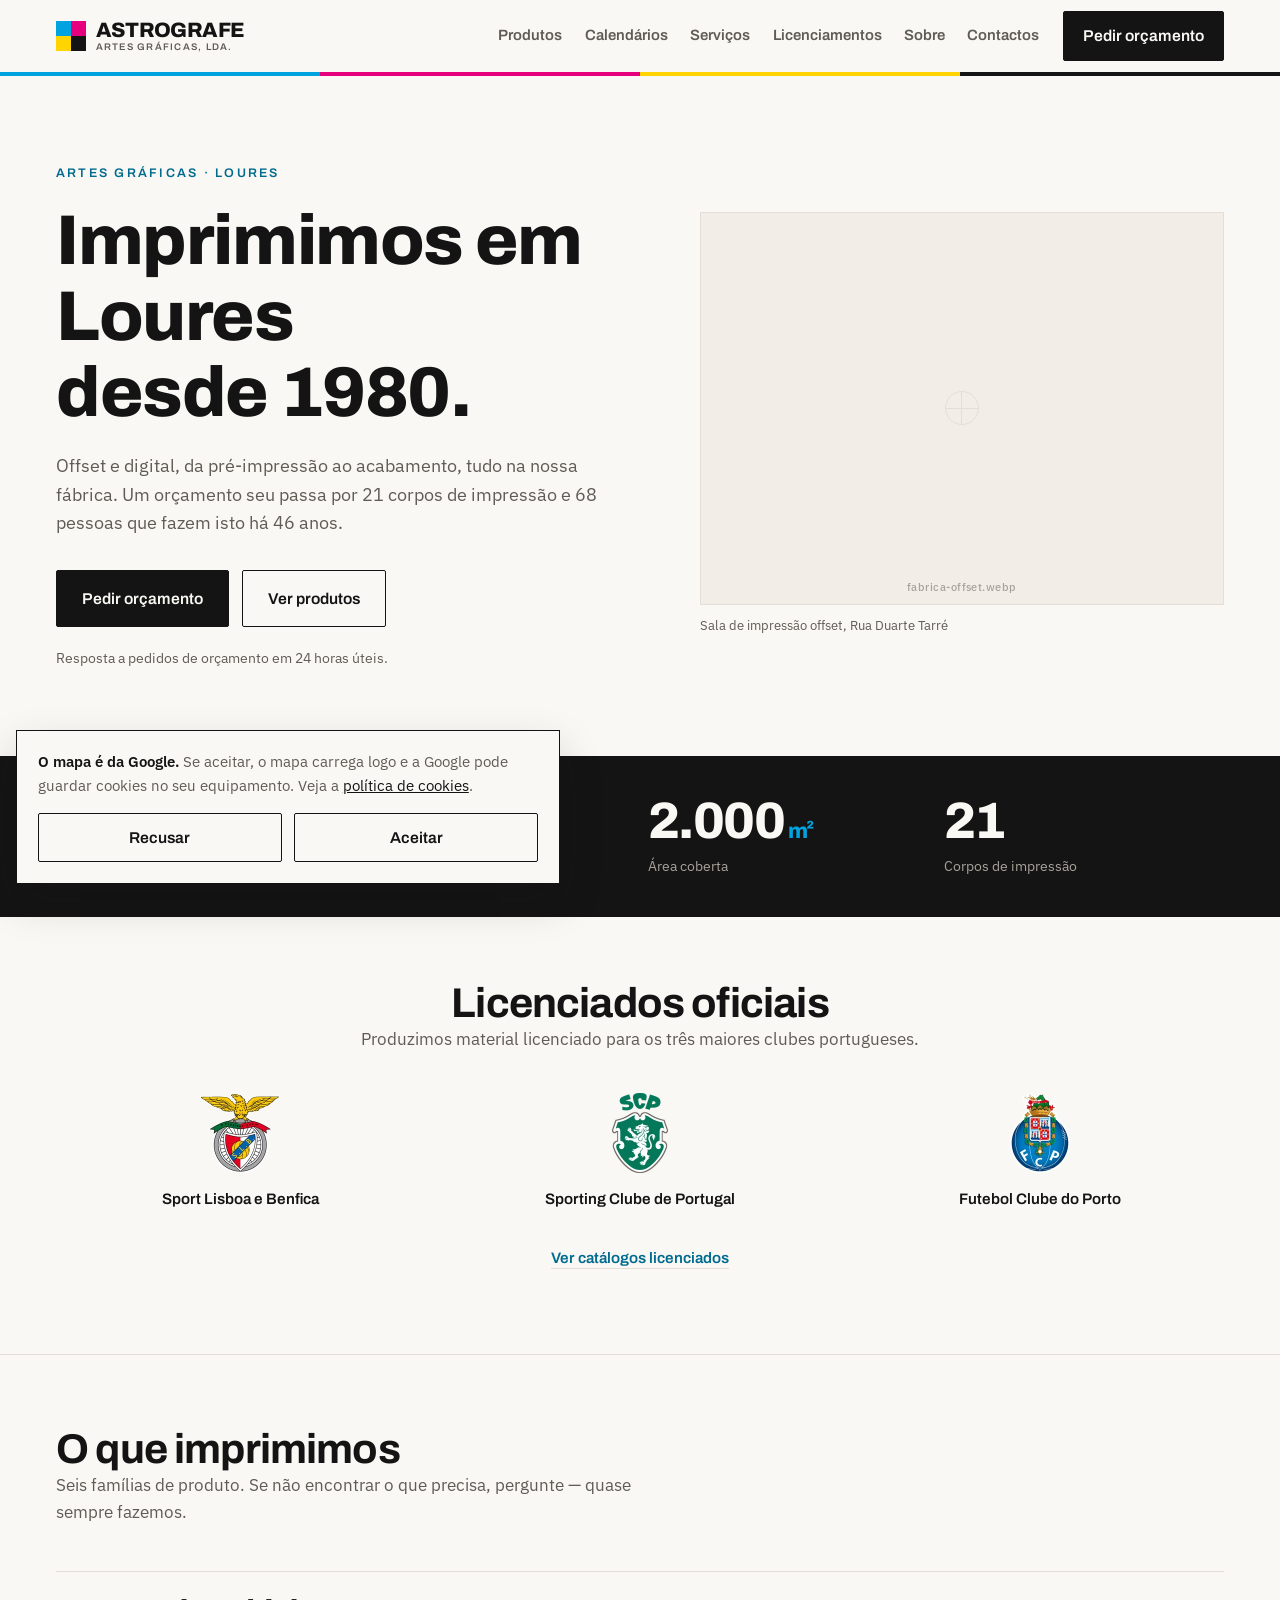
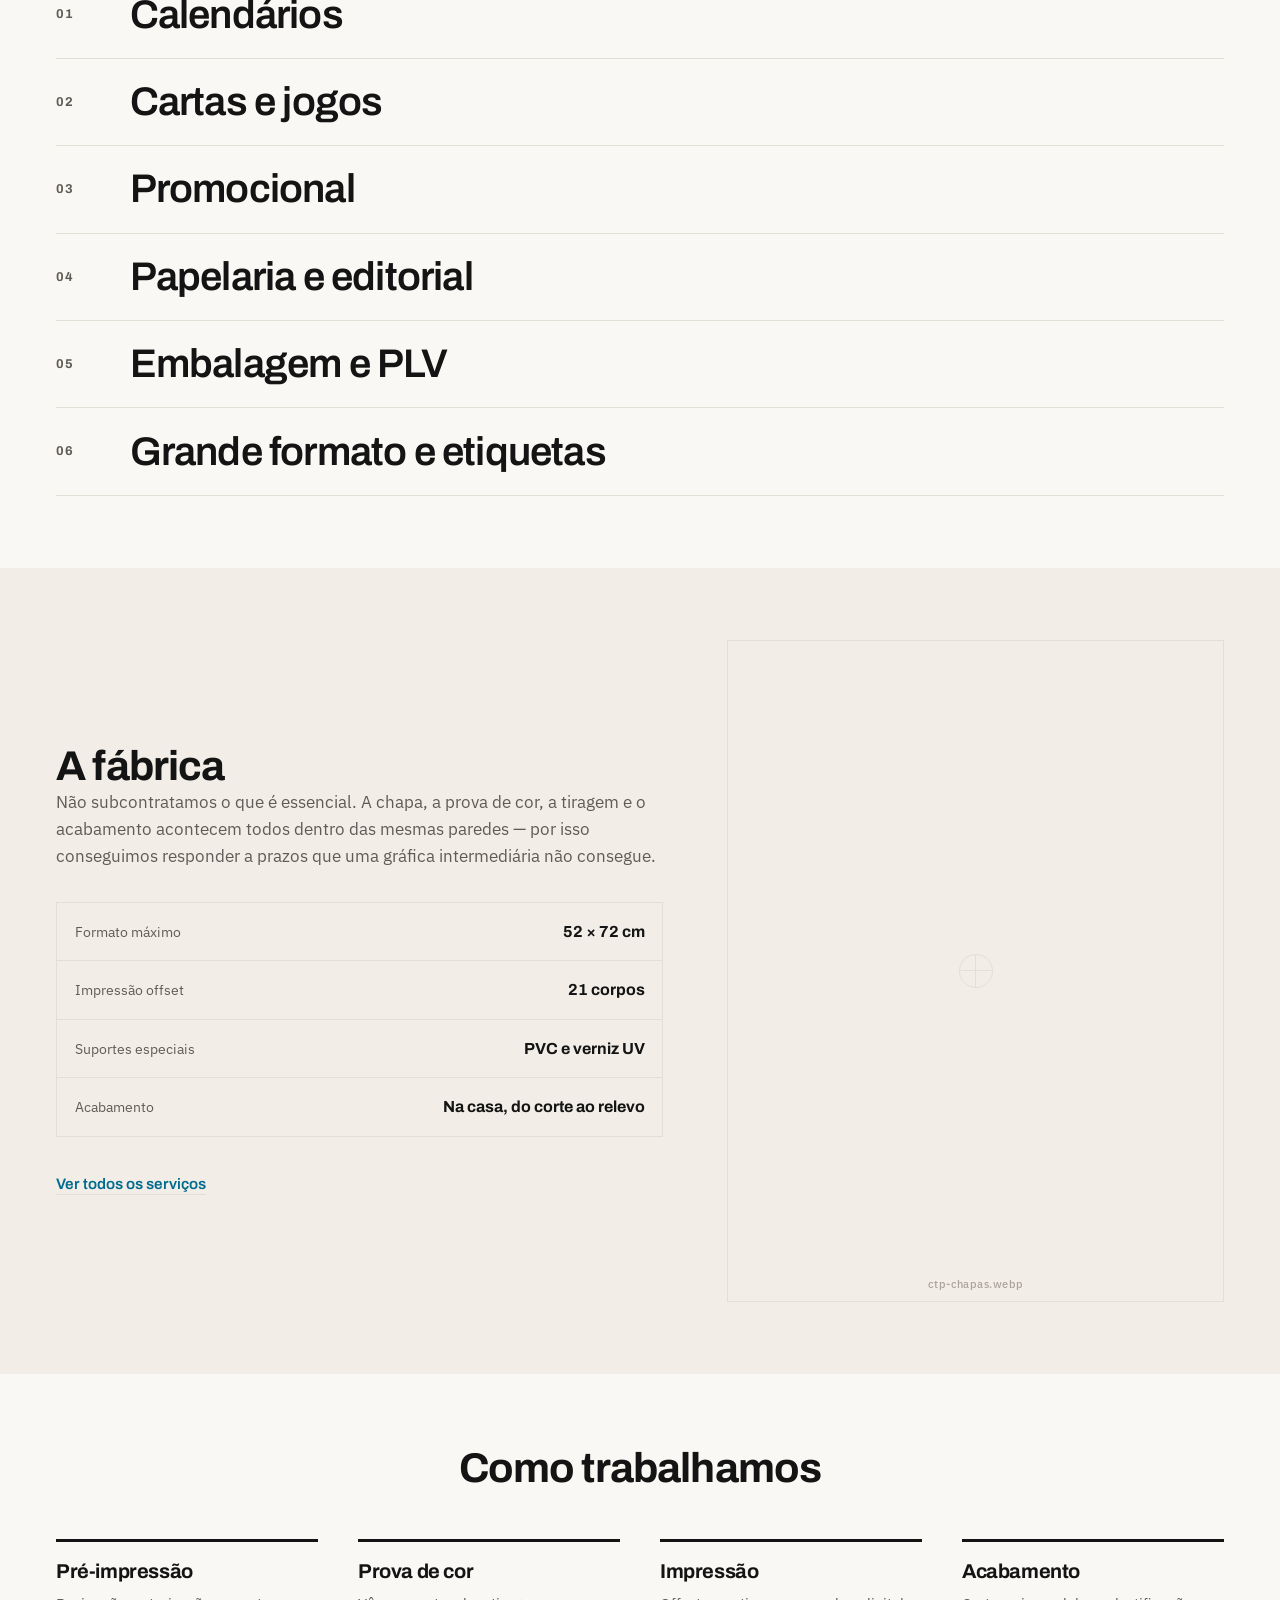
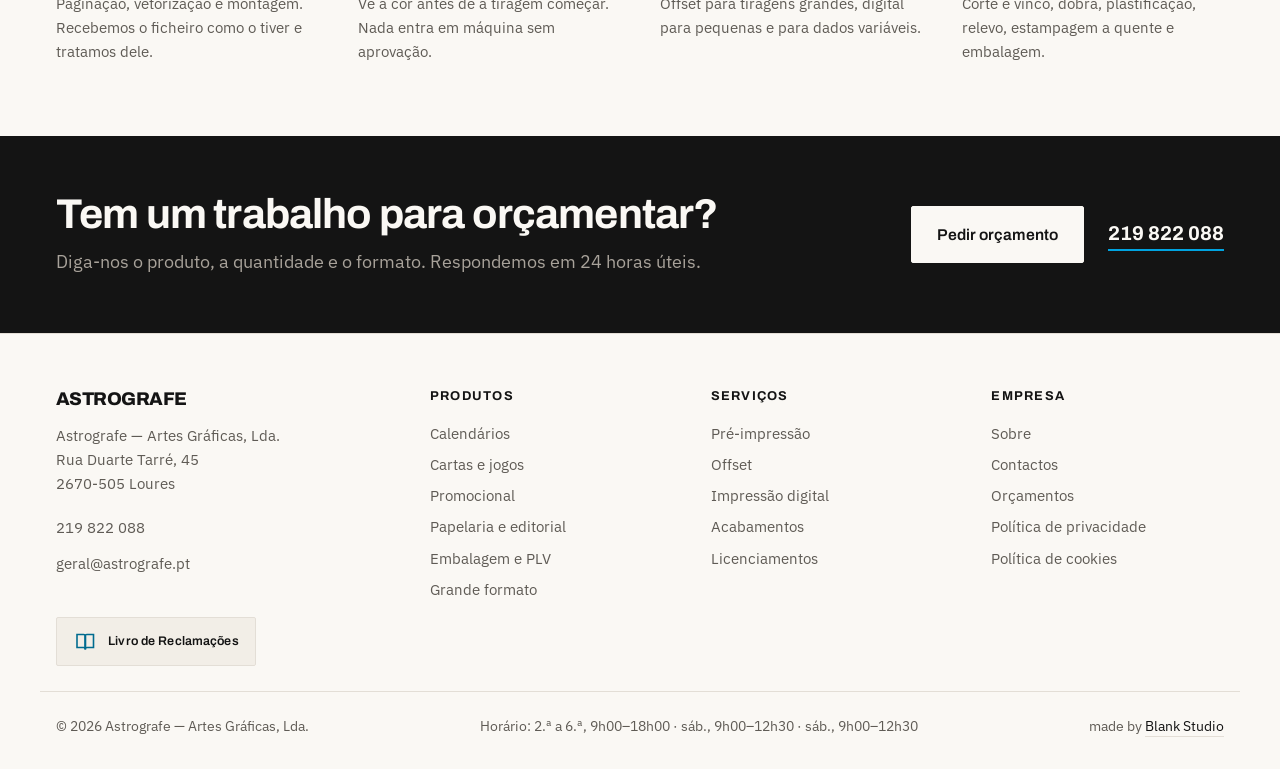
==== index.html @ 40d1826f "Aviso do mapa tambem na pagina inicial" ====
<!doctype html>
<html lang="pt-PT">
<head>
<meta charset="utf-8">
<script>document.documentElement.classList.add("js")</script>
<meta name="viewport" content="width=device-width, initial-scale=1">
<meta name="robots" content="index, follow">
<title>Astrografe — Artes Gráficas em Loures desde 1980</title>
<meta name="description" content="Gráfica em Loures desde 1980. Offset até 52x72 cm, impressão digital e acabamento próprio. Calendários, cartas, embalagem e grande formato.">
<link rel="canonical" href="https://astrografe.pt/">

<meta property="og:type" content="website">
<meta property="og:title" content="Astrografe — Artes Gráficas em Loures desde 1980">
<meta property="og:description" content="Offset e digital, da pré-impressão ao acabamento. 21 corpos de impressão em 2.000 m² de fábrica.">
<meta property="og:url" content="https://astrografe.pt/">
<meta property="og:locale" content="pt_PT">

<link rel="icon" href="favicon.svg" type="image/svg+xml">
<link rel="icon" href="favicon.ico" sizes="32x32">
<link rel="apple-touch-icon" href="apple-touch-icon.png">

<link rel="preload" href="assets/fonts/archivo.woff2" as="font" type="font/woff2" crossorigin>
<link rel="preload" href="assets/fonts/plex-sans.woff2" as="font" type="font/woff2" crossorigin>
<link rel="stylesheet" href="assets/css/estilo.css?v=73">
</head>
<body data-inicio>

<a class="salta" href="#conteudo">Saltar para o conteúdo</a>

<header class="topo">
  <div class="wrap topo-in">
    <a class="marca" href="./">
      <span class="marca-selo" aria-hidden="true"><i></i><i></i><i></i><i></i></span>
      <span class="marca-txt">
        <span class="marca-nome">Astrografe</span>
        <span class="marca-sub">Artes Gráficas, Lda.</span>
      </span>
    </a>

    <nav class="nav" id="nav" aria-label="Navegação principal">
      <div class="tem-menu">
        <a href="produtos/">Produtos</a>
        <div class="submenu">
          <div class="submenu-caixa">
            <a href="produtos/#cartas-e-jogos">Cartas e jogos</a>
            <a href="produtos/#promocional">Promocional</a>
            <a href="produtos/#papelaria-e-editorial">Papelaria e editorial</a>
            <a href="produtos/#embalagem-e-plv">Embalagem e PLV</a>
            <a href="produtos/#grande-formato-e-etiquetas">Grande formato</a>
            <span class="submenu-faixa" aria-hidden="true"><i></i><i></i><i></i><i></i></span>
          </div>
        </div>
      </div>
      <a href="calendarios/">Calendários</a>
      <div class="tem-menu">
        <a href="servicos/">Serviços</a>
        <div class="submenu">
          <div class="submenu-caixa">
            <a href="servicos/#pre-impressao">Pré-impressão</a>
            <a href="servicos/#offset">Offset</a>
            <a href="servicos/#impressao-digital">Impressão digital</a>
            <a href="servicos/#acabamentos">Acabamentos</a>
            <span class="submenu-faixa" aria-hidden="true"><i></i><i></i><i></i><i></i></span>
          </div>
        </div>
      </div>
      <a href="licenciamentos/">Licenciamentos</a>
      <a href="sobre/">Sobre</a>
      <a href="contactos/">Contactos</a>
      <div class="nav-pe">
        <a class="btn btn-tinta" href="orcamento/">Pedir orçamento</a>
        <a class="cta-tel" href="tel:+351219822088">219 822 088</a>
      </div>
    </nav>

    <a class="btn btn-tinta topo-cta" href="orcamento/">Pedir orçamento</a>

    <button class="burger" id="burger" aria-label="Abrir menu" aria-expanded="false" aria-controls="nav">
      <span></span><span></span><span></span>
    </button>
  </div>

  <!-- barra de controlo de cor: fecha o cabecalho e acompanha o scroll -->
  <div class="barra-cor" aria-hidden="true"><span></span><span></span><span></span><span></span></div>
</header>

<main id="conteudo">

<!-- hero -->
<section class="hero">
  <div class="wrap hero-in">
    <div class="hero-txt">
      <p class="sobre-titulo">Artes gráficas · Loures</p>
      <h1>Imprimimos em Loures<br>desde 1980.</h1>
      <p class="lead">Offset e digital, da pré-impressão ao acabamento, tudo na nossa fábrica. Um orçamento seu passa por 21 corpos de impressão e 68 pessoas que fazem isto há 46 anos.</p>
      <div class="hero-btns">
        <a class="btn btn-tinta" href="orcamento/">Pedir orçamento</a>
        <a class="btn btn-linha" href="produtos/">Ver produtos</a>
      </div>
      <p class="hero-nota">Resposta a pedidos de orçamento em 24 horas úteis.</p>
    </div>

    <figure class="hero-img">
      <div class="ph ph-4x3" data-ficheiro="fabrica-offset.webp"></div>
      <figcaption>Sala de impressão offset, Rua Duarte Tarré</figcaption>
    </figure>
  </div>
</section>

<!-- numeros da empresa -->
<section class="nums">
  <div class="wrap nums-in">
    <div class="num"><strong>1980</strong><span>Ano de fundação</span></div>
    <div class="num"><strong>68</strong><span>Profissionais</span></div>
    <div class="num"><strong>2.000<em>m²</em></strong><span>Área coberta</span></div>
    <div class="num"><strong>21</strong><span>Corpos de impressão</span></div>
  </div>
</section>

<!-- licenciamentos -->
<section class="clubes">
  <div class="wrap">
    <h2 class="t-centro">Licenciados oficiais</h2>
    <p class="sub t-centro">Produzimos material licenciado para os três maiores clubes portugueses.</p>
    <ul class="clubes-lista">
      <li>
        <picture>
          <source srcset="assets/img/emblema-benfica.webp" type="image/webp">
          <img src="assets/img/emblema-benfica.png" width="80" height="80" alt="Emblema do Sport Lisboa e Benfica" loading="lazy" decoding="async">
        </picture>
        <span>Sport Lisboa e Benfica</span>
      </li>
      <li>
        <picture>
          <source srcset="assets/img/emblema-sporting.webp?v=3" type="image/webp">
          <img src="assets/img/emblema-sporting.png?v=3" width="80" height="80" alt="Emblema do Sporting Clube de Portugal" loading="lazy" decoding="async">
        </picture>
        <span>Sporting Clube de Portugal</span>
      </li>
      <li>
        <picture>
          <source srcset="assets/img/emblema-porto.webp" type="image/webp">
          <img src="assets/img/emblema-porto.png" width="80" height="80" alt="Emblema do Futebol Clube do Porto" loading="lazy" decoding="async">
        </picture>
        <span>Futebol Clube do Porto</span>
      </li>
    </ul>
    <p class="t-centro"><a class="link" href="licenciamentos/">Ver catálogos licenciados</a></p>
  </div>
</section>

<!-- familias de produto -->
<section class="fams">
  <div class="wrap">
    <h2>O que imprimimos</h2>
    <p class="sub">Seis famílias de produto. Se não encontrar o que precisa, pergunte — quase sempre fazemos.</p>

    <ol class="escada">
      <li class="escada-item vem-esq">
        <a href="calendarios/">
          <span class="escada-n">01</span>
          <span class="escada-t">Calendários</span>
          <span class="escada-seta" aria-hidden="true">
            <svg viewBox="0 0 24 24" fill="none" stroke="currentColor" stroke-width="2" stroke-linecap="round" stroke-linejoin="round"><path d="M5 12h13M12 5l7 7-7 7"/></svg>
          </span>
        </a>
      </li>
      <li class="escada-item vem-dir">
        <a href="produtos/#cartas-e-jogos">
          <span class="escada-n">02</span>
          <span class="escada-t">Cartas e jogos</span>
          <span class="escada-seta" aria-hidden="true">
            <svg viewBox="0 0 24 24" fill="none" stroke="currentColor" stroke-width="2" stroke-linecap="round" stroke-linejoin="round"><path d="M5 12h13M12 5l7 7-7 7"/></svg>
          </span>
        </a>
      </li>
      <li class="escada-item vem-esq">
        <a href="produtos/#promocional">
          <span class="escada-n">03</span>
          <span class="escada-t">Promocional</span>
          <span class="escada-seta" aria-hidden="true">
            <svg viewBox="0 0 24 24" fill="none" stroke="currentColor" stroke-width="2" stroke-linecap="round" stroke-linejoin="round"><path d="M5 12h13M12 5l7 7-7 7"/></svg>
          </span>
        </a>
      </li>
      <li class="escada-item vem-dir">
        <a href="produtos/#papelaria-e-editorial">
          <span class="escada-n">04</span>
          <span class="escada-t">Papelaria e editorial</span>
          <span class="escada-seta" aria-hidden="true">
            <svg viewBox="0 0 24 24" fill="none" stroke="currentColor" stroke-width="2" stroke-linecap="round" stroke-linejoin="round"><path d="M5 12h13M12 5l7 7-7 7"/></svg>
          </span>
        </a>
      </li>
      <li class="escada-item vem-esq">
        <a href="produtos/#embalagem-e-plv">
          <span class="escada-n">05</span>
          <span class="escada-t">Embalagem e PLV</span>
          <span class="escada-seta" aria-hidden="true">
            <svg viewBox="0 0 24 24" fill="none" stroke="currentColor" stroke-width="2" stroke-linecap="round" stroke-linejoin="round"><path d="M5 12h13M12 5l7 7-7 7"/></svg>
          </span>
        </a>
      </li>
      <li class="escada-item vem-dir">
        <a href="produtos/#grande-formato-e-etiquetas">
          <span class="escada-n">06</span>
          <span class="escada-t">Grande formato e etiquetas</span>
          <span class="escada-seta" aria-hidden="true">
            <svg viewBox="0 0 24 24" fill="none" stroke="currentColor" stroke-width="2" stroke-linecap="round" stroke-linejoin="round"><path d="M5 12h13M12 5l7 7-7 7"/></svg>
          </span>
        </a>
      </li>
    </ol>
  </div>
</section>

<!-- capacidade produtiva -->
<section class="cap">
  <div class="wrap cap-in">
    <div class="cap-txt">
      <h2>A fábrica</h2>
      <p class="sub">Não subcontratamos o que é essencial. A chapa, a prova de cor, a tiragem e o acabamento acontecem todos dentro das mesmas paredes — por isso conseguimos responder a prazos que uma gráfica intermediária não consegue.</p>
      <dl class="specs">
        <div><dt>Formato máximo</dt><dd>52 × 72 cm</dd></div>
        <div><dt>Impressão offset</dt><dd>21 corpos</dd></div>
        <div><dt>Suportes especiais</dt><dd>PVC e verniz UV</dd></div>
        <div><dt>Acabamento</dt><dd>Na casa, do corte ao relevo</dd></div>
      </dl>
      <a class="link" href="servicos/">Ver todos os serviços</a>
    </div>
    <figure class="cap-img">
      <div class="ph ph-3x4" data-ficheiro="ctp-chapas.webp"></div>
    </figure>
  </div>
</section>

<!-- processo -->
<section class="proc">
  <div class="wrap">
    <h2 class="t-centro">Como trabalhamos</h2>
    <ol class="passos">
      <li>
        <h3>Pré-impressão</h3>
        <p>Paginação, vetorização e montagem. Recebemos o ficheiro como o tiver e tratamos dele.</p>
      </li>
      <li>
        <h3>Prova de cor</h3>
        <p>Vê a cor antes de a tiragem começar. Nada entra em máquina sem aprovação.</p>
      </li>
      <li>
        <h3>Impressão</h3>
        <p>Offset para tiragens grandes, digital para pequenas e para dados variáveis.</p>
      </li>
      <li>
        <h3>Acabamento</h3>
        <p>Corte e vinco, dobra, plastificação, relevo, estampagem a quente e embalagem.</p>
      </li>
    </ol>
  </div>
</section>

<!-- cta final -->
<section class="cta">
  <div class="wrap cta-in">
    <div>
      <h2>Tem um trabalho para orçamentar?</h2>
      <p>Diga-nos o produto, a quantidade e o formato. Respondemos em 24 horas úteis.</p>
    </div>
    <div class="cta-btns">
      <a class="btn btn-papel" href="orcamento/">Pedir orçamento</a>
      <a class="cta-tel" href="tel:+351219822088">219 822 088</a>
    </div>
  </div>
</section>

</main>

<footer class="pe">
  <div class="wrap pe-in">
    <div class="pe-col pe-marca">
      <span class="marca-nome">Astrografe</span>
      <p>Astrografe — Artes Gráficas, Lda.<br>Rua Duarte Tarré, 45<br>2670-505 Loures</p>
      <p>
        <a href="tel:+351219822088">219 822 088</a>
        <a href="mailto:geral@astrografe.pt">geral@astrografe.pt</a>
      </p>

    <!-- substituir pelo selo oficial descarregado em livroreclamacoes.pt -->
    <a class="selo-lr" href="https://www.livroreclamacoes.pt/inicio" target="_blank" rel="noopener">
      <svg viewBox="0 0 24 24" fill="none" stroke="currentColor" stroke-width="1.6" aria-hidden="true">
        <path d="M4 4.5h6.5a2 2 0 0 1 2 2v13a2 2 0 0 0-2-2H4z"/>
        <path d="M20.5 4.5H14a2 2 0 0 0-2 2v13a2 2 0 0 1 2-2h6.5z"/>
      </svg>
      <span>Livro de Reclamações</span>
    </a>
    </div>

    <div class="pe-col">
      <h2>Produtos</h2>
      <a href="calendarios/">Calendários</a>
      <a href="produtos/">Cartas e jogos</a>
      <a href="produtos/">Promocional</a>
      <a href="produtos/">Papelaria e editorial</a>
      <a href="produtos/">Embalagem e PLV</a>
      <a href="produtos/">Grande formato</a>
    </div>

    <div class="pe-col">
      <h2>Serviços</h2>
      <a href="servicos/#pre-impressao">Pré-impressão</a>
      <a href="servicos/#offset">Offset</a>
      <a href="servicos/#impressao-digital">Impressão digital</a>
      <a href="servicos/#acabamentos">Acabamentos</a>
      <a href="licenciamentos/">Licenciamentos</a>
    </div>

    <div class="pe-col">
      <h2>Empresa</h2>
      <a href="sobre/">Sobre</a>
      <a href="contactos/">Contactos</a>
      <a href="orcamento/">Orçamentos</a>
      <a href="privacidade/">Política de privacidade</a>
      <a href="cookies/">Política de cookies</a>
    </div>
  </div>

  <div class="wrap pe-base">
    <p>&copy; <span id="ano">2026</span> Astrografe — Artes Gráficas, Lda.</p>
    <p>Horário: 2.ª a 6.ª, 9h00–18h00 · sáb., 9h00–12h30 · sáb., 9h00–12h30</p>
    <p class="pe-cred">made by <a href="https://blankstudios.pt/" target="_blank" rel="noopener">Blank Studio</a></p>
  </div>
</footer>

<!-- marca de registo: em repouso as chapas estao fora de registo, ao passar o rato alinham -->
<button class="subir" id="subir" aria-label="Voltar ao topo" title="Voltar ao topo">
  <svg viewBox="0 0 44 44" aria-hidden="true">
    <circle class="trilho" cx="22" cy="22" r="20"/>
    <circle class="prog" cx="22" cy="22" r="20"/>
    <g class="reg">
      <path class="c" d="M22 7v9"/>
      <path class="m" d="M22 28v9"/>
      <path class="y" d="M7 22h9"/>
      <path class="k" d="M28 22h9"/>
      <circle class="alvo" cx="22" cy="22" r="6.5"/>
    </g>
  </svg>
</button>

<script src="assets/js/site.js?v=13"></script>

<script type="application/ld+json">
{
  "@context": "https://schema.org",
  "@type": "LocalBusiness",
  "name": "Astrografe — Artes Gráficas, Lda.",
  "url": "https://astrografe.pt/",
  "telephone": "+351219822088",
  "email": "geral@astrografe.pt",
  "foundingDate": "1980-08-06",
  "address": {
    "@type": "PostalAddress",
    "streetAddress": "Rua Duarte Tarré, 45",
    "postalCode": "2670-505",
    "addressLocality": "Loures",
    "addressCountry": "PT"
  },
  "openingHoursSpecification": [
    {
      "@type": "OpeningHoursSpecification",
      "dayOfWeek": ["Monday", "Tuesday", "Wednesday", "Thursday", "Friday"],
      "opens": "09:00",
      "closes": "18:00"
    },
    {
      "@type": "OpeningHoursSpecification",
      "dayOfWeek": "Saturday",
      "opens": "09:00",
      "closes": "12:30"
    }
  ]
}
</script>

</body>
</html>
---- assets/css/estilo.css ----
/* Tipos de letra servidos pelo próprio site */
@font-face {
  font-family: "Archivo";
  src: url("../fonts/archivo.woff2") format("woff2");
  font-weight: 600 800;
  font-style: normal;
  font-display: swap;
}
@font-face {
  font-family: "IBM Plex Sans";
  src: url("../fonts/plex-sans.woff2") format("woff2");
  font-weight: 400 600;
  font-style: normal;
  font-display: swap;
}

:root {
  --papel: #faf8f4;
  --papel-2: #f2eee7;
  --tinta: #141414;
  --tinta-2: #5f5b55;
  --linha: #e3ded6;
  --ciano: #00a3e0;
  --ciano-esc: #006b8f;
  --magenta: #e6007e;
  --amarelo: #ffd400;

  --display: "Archivo", system-ui, sans-serif;
  --corpo: "IBM Plex Sans", system-ui, sans-serif;

  --max: 1200px;
  --gut: 16px;
  --r: 2px;
  /* altura do cabecalho fixo, barra de cor incluida */
  --topo-alt: 76px;
}

*, *::before, *::after { box-sizing: border-box; }

html { -webkit-text-size-adjust: 100%; scroll-behavior: smooth; }

body {
  margin: 0;
  background: var(--papel);
  color: var(--tinta);
  font: 400 17px/1.6 var(--corpo);
  -webkit-font-smoothing: antialiased;
}

img { max-width: 100%; display: block; }

figure { margin: 0; }

a { color: inherit; }

h1, h2, h3 {
  font-family: var(--display);
  font-weight: 700;
  line-height: 1.08;
  letter-spacing: -0.02em;
  margin: 0;
}

h1 { font-size: clamp(2.4rem, 7vw, 4.4rem); font-weight: 800; }
h2 { font-size: clamp(1.8rem, 4vw, 2.6rem); }
h3 { font-size: 1.25rem; }
.pe-col h2 {
  font-size: 0.8rem;
  font-weight: 700;
  text-transform: uppercase;
  letter-spacing: 0.1em;
}

p { margin: 0 0 1em; }

.wrap {
  width: 100%;
  max-width: var(--max);
  margin: 0 auto;
  padding: 0 var(--gut);
}

.t-centro { text-align: center; }

.sub {
  color: var(--tinta-2);
  max-width: 62ch;
  font-size: 1.05rem;
}

.t-centro.sub { margin-left: auto; margin-right: auto; }

.sobre-titulo {
  font-family: var(--display);
  font-size: 0.78rem;
  font-weight: 600;
  letter-spacing: 0.18em;
  text-transform: uppercase;
  color: var(--ciano-esc);
  margin-bottom: 1.2rem;
}

.salta {
  position: absolute;
  left: -9999px;
}
.salta:focus {
  left: var(--gut);
  top: var(--gut);
  z-index: 50;
  background: var(--tinta);
  color: var(--papel);
  padding: 0.7em 1em;
}

:focus-visible {
  outline: 2px solid var(--ciano-esc);
  outline-offset: 3px;
}

/* ---------- botoes e links ---------- */

.btn {
  position: relative;
  z-index: 0;
  overflow: hidden;
  display: inline-block;
  font-family: var(--display);
  font-weight: 600;
  font-size: 0.98rem;
  padding: 0.95em 1.6em;
  border-radius: var(--r);
  text-decoration: none;
  border: 1.5px solid transparent;
  transition: color 0.12s 0.03s, border-color 0.2s;
}

/* no hover a tinta sobe, como no quadrado da marca */
.btn::before {
  content: "";
  position: absolute;
  inset: 0;
  z-index: -1;
  transform: scaleY(0);
  transform-origin: bottom;
  transition: transform 0.32s cubic-bezier(0.3, 0.7, 0.3, 1);
}
.btn:hover::before,
.btn:focus-visible::before { transform: scaleY(1); }

/* a fronteira sobe sempre; o estado parado fica correcto mesmo sem o pseudo-elemento */
.btn-tinta {
  background: var(--tinta);
  border-color: var(--tinta);
  color: var(--papel);
}
.btn-tinta::before { background: var(--papel); }
.btn-tinta:hover,
.btn-tinta:focus-visible { color: var(--tinta); }

.btn-linha { border-color: var(--tinta); color: var(--tinta); }
.btn-linha::before { background: var(--tinta); }
.btn-linha:hover,
.btn-linha:focus-visible { color: var(--papel); }

/* sobre fundo escuro, o mesmo movimento ao contrario */
.btn-papel {
  background: var(--papel);
  border-color: var(--papel);
  color: var(--tinta);
}
.btn-papel::before { background: var(--tinta); }
.btn-papel:hover,
.btn-papel:focus-visible { color: var(--papel); }

.link {
  font-family: var(--display);
  font-weight: 600;
  font-size: 0.95rem;
  color: var(--ciano-esc);
  text-decoration: none;
  border-bottom: 1.5px solid var(--linha);
  padding-bottom: 2px;
}
.link:hover { border-color: var(--ciano-esc); }

/* ---------- barra de cor e cabecalho ---------- */

.barra-cor { display: flex; height: 4px; }
.barra-cor span {
  flex: 1;
  transform-origin: left;
  animation: passa 0.5s cubic-bezier(0.3, 0.7, 0.3, 1) both;
}
@keyframes passa {
  from { transform: scaleX(0); }
  to { transform: scaleX(1); }
}
.barra-cor span:nth-child(1) { animation-delay: 0.1s; }
.barra-cor span:nth-child(2) { animation-delay: 0.28s; }
.barra-cor span:nth-child(3) { animation-delay: 0.46s; }
.barra-cor span:nth-child(4) { animation-delay: 0.64s; }
.barra-cor span:nth-child(1) { background: var(--ciano); }
.barra-cor span:nth-child(2) { background: var(--magenta); }
.barra-cor span:nth-child(3) { background: var(--amarelo); }
.barra-cor span:nth-child(4) { background: var(--tinta); }

.topo {
  position: sticky;
  top: 0;
  z-index: 40;
  /* fundo opaco: o desfoque obrigava a recompor o cabecalho a cada fotograma */
  background: var(--papel);
}

.topo-in {
  display: flex;
  align-items: center;
  gap: 1.5rem;
  min-height: 72px;
}

.marca {
  display: flex;
  align-items: center;
  gap: 0.6rem;
  text-decoration: none;
  margin-right: auto;
}

/* selo provisorio: substituir pelo logotipo em vetor quando o cliente o enviar */
.marca-selo {
  display: grid;
  grid-template-columns: 1fr 1fr;
  width: 30px;
  height: 30px;
  flex: none;
}
.marca-selo i:nth-child(1) { background: var(--ciano); }
.marca-selo i:nth-child(2) { background: var(--magenta); }
.marca-selo i:nth-child(3) { background: var(--amarelo); }
.marca-selo i:nth-child(4) { background: var(--tinta); }

/* ao abrir a pagina as quatro tintas enchem pela ordem de impressao */
@keyframes enche {
  from { transform: scaleY(0); }
  to { transform: scaleY(1); }
}
.marca-selo i {
  transform-origin: bottom;
  animation: enche 0.45s cubic-bezier(0.3, 0.7, 0.3, 1) both;
}
.marca-selo i:nth-child(1) { animation-delay: 0.1s; }
.marca-selo i:nth-child(2) { animation-delay: 0.28s; }
.marca-selo i:nth-child(3) { animation-delay: 0.46s; }
.marca-selo i:nth-child(4) { animation-delay: 0.64s; }

.marca-txt { display: grid; gap: 2px; }

.marca-nome {
  font-family: var(--display);
  font-weight: 800;
  font-size: 1.3rem;
  line-height: 1;
  letter-spacing: -0.03em;
  text-transform: uppercase;
}

.marca-sub {
  font-family: var(--display);
  font-weight: 600;
  font-size: 0.6rem;
  line-height: 1;
  letter-spacing: 0.13em;
  text-transform: uppercase;
  color: var(--tinta-2);
}

.nav { display: none; gap: 1.4rem; }
/* so as entradas do menu, nunca o botao nem os links da caixa */
.nav > a,
.nav .tem-menu > a {
  font-family: var(--display);
  font-weight: 600;
  font-size: 0.93rem;
  text-decoration: none;
  padding: 0.3em 0;
  color: var(--tinta-2);
  transition: color 0.2s;
}
.nav > a:hover,
.nav .tem-menu > a:hover { color: var(--tinta); }
.nav > a.ativo,
.nav .tem-menu > a.ativo { color: var(--tinta); font-weight: 700; }

/* ---------- menu pendente ---------- */

.tem-menu { position: relative; }

.submenu {
  display: none;
  position: absolute;
  top: 100%;
  left: -1.2rem;
  width: 260px;
  max-width: calc(100vw - 2 * var(--gut));
  padding-top: 12px;
  z-index: 5;
}

.submenu-caixa {
  overflow: hidden;
  background: var(--papel);
  border: 1px solid var(--linha);
  border-radius: var(--r);
  box-shadow: 0 18px 40px rgba(20, 20, 20, 0.12);
}

.submenu-faixa { display: flex; height: 5px; }
.submenu-faixa i { flex: 1; transform-origin: left; }
.submenu-faixa i:nth-child(1) { background: var(--ciano); }
.submenu-faixa i:nth-child(2) { background: var(--magenta); }
.submenu-faixa i:nth-child(3) { background: var(--amarelo); }
.submenu-faixa i:nth-child(4) { background: var(--tinta); }

.submenu-caixa a {
  display: block;
  text-decoration: none;
  padding: 0.7rem 1.1rem;
  border: 0;
  border-bottom: 1px solid var(--linha);
}
.submenu-caixa a:last-of-type { border-bottom: 0; }
.submenu-caixa a:hover { background: var(--papel-2); }

.submenu-caixa a {
  font-family: var(--display);
  font-weight: 600;
  font-size: 0.93rem;
}
.topo-cta { display: none; }

.burger {
  width: 44px;
  height: 44px;
  display: grid;
  align-content: center;
  gap: 5px;
  padding: 0 10px;
  background: none;
  border: 1px solid var(--linha);
  border-radius: var(--r);
  cursor: pointer;
}
.burger span {
  display: block;
  height: 2px;
  background: var(--tinta);
  transition: transform 0.26s cubic-bezier(0.3, 0.7, 0.3, 1), opacity 0.16s;
}

/* ---------- placeholders de imagem ---------- */

.ph {
  position: relative;
  background: var(--papel-2);
  border: 1px solid var(--linha);
  overflow: hidden;
}
.ph::before {
  content: attr(data-ficheiro);
  position: absolute;
  inset: auto 0 10px;
  text-align: center;
  font: 500 0.7rem var(--corpo);
  color: #a9a29a;
  letter-spacing: 0.04em;
}
/* marcas de registo, como numa folha de impressao */
.ph::after {
  content: "";
  position: absolute;
  top: 50%;
  left: 50%;
  width: 34px;
  height: 34px;
  transform: translate(-50%, -50%);
  background:
    linear-gradient(var(--linha), var(--linha)) center / 1px 100% no-repeat,
    linear-gradient(var(--linha), var(--linha)) center / 100% 1px no-repeat;
  border: 1px solid var(--linha);
  border-radius: 50%;
}

.ph-4x3 { aspect-ratio: 4 / 3; }
.ph-3x4 { aspect-ratio: 3 / 4; }

/* ---------- hero ---------- */

.hero { padding: 3.5rem 0 3rem; }

.hero-in { display: grid; gap: 2.5rem; }

.lead {
  font-size: 1.12rem;
  color: var(--tinta-2);
  max-width: 50ch;
  margin-top: 1.3rem;
}

.hero-btns {
  display: flex;
  flex-wrap: wrap;
  gap: 0.8rem;
  margin-top: 2rem;
}

.hero-nota {
  font-size: 0.9rem;
  color: var(--tinta-2);
  margin-top: 1.2rem;
}

.hero-img { margin: 0; }
.hero-img figcaption {
  font-size: 0.82rem;
  color: var(--tinta-2);
  margin-top: 0.6rem;
}

/* ---------- numeros ---------- */

.nums {
  background: var(--tinta);
  color: var(--papel);
  padding: 2.5rem 0;
}

.nums-in {
  display: grid;
  grid-template-columns: repeat(2, 1fr);
  gap: 2rem 1rem;
}

.num strong {
  display: block;
  font-family: var(--display);
  font-weight: 800;
  font-size: clamp(2.2rem, 6vw, 3.2rem);
  line-height: 1;
  letter-spacing: -0.03em;
}
.num strong em {
  font-style: normal;
  font-size: 0.42em;
  margin-left: 0.15em;
  color: var(--ciano);
}
.num span {
  display: block;
  margin-top: 0.5rem;
  font-size: 0.86rem;
  color: #a8a29a;
}

/* ---------- licenciamentos ---------- */

.clubes { padding: 4rem 0; border-bottom: 1px solid var(--linha); }

.clubes-lista {
  list-style: none;
  margin: 2.5rem 0 2rem;
  padding: 0;
  display: grid;
  gap: 2rem;
  text-align: center;
}
.clubes-lista img {
  width: 80px;
  height: 80px;
  object-fit: contain;
  margin: 0 auto 0.9rem;
}
.clubes-lista span {
  display: block;
  font-family: var(--display);
  font-weight: 600;
  font-size: 0.95rem;
}

/* ---------- familias de produto ---------- */

.fams {
  padding: 4.5rem 0;
  /* as linhas entram de fora, por isso o que sai da secçao nao conta para o scroll */
  overflow: hidden;
}

/* lista em escadinha: entram alternadamente da esquerda e da direita */
.escada {
  list-style: none;
  margin: 2.8rem 0 0;
  padding: 0;
  border-top: 1px solid var(--linha);
}

.escada-item {
  border-bottom: 1px solid var(--linha);
  transition: opacity 0.9s cubic-bezier(0.4, 0, 0.2, 1),
              transform 0.9s cubic-bezier(0.4, 0, 0.2, 1);
}
.js .escada-item { opacity: 0; }
.js .vem-esq { transform: translateX(-70px); }
.js .vem-dir { transform: translateX(70px); }
.js .escada-item.vista { opacity: 1; transform: none; }

.escada-item a {
  display: flex;
  align-items: center;
  gap: 1rem;
  padding: 1.1rem 0;
  text-decoration: none;
  transition: padding-left 0.3s, color 0.3s, opacity 0.3s;
}

.escada-n {
  flex: none;
  width: 2rem;
  font-family: var(--display);
  font-weight: 700;
  font-size: 0.75rem;
  letter-spacing: 0.08em;
  color: var(--tinta-2);
}

.escada-t {
  flex: 1;
  font-family: var(--display);
  font-weight: 600;
  font-size: clamp(1.5rem, 3.6vw, 2.5rem);
  line-height: 1.1;
  letter-spacing: -0.02em;
}

.escada-seta {
  flex: none;
  display: grid;
  place-items: center;
  width: 42px;
  height: 42px;
  border: 1.5px solid var(--linha);
  border-radius: 50%;
  opacity: 0;
  transform: translateX(-16px) rotate(-45deg);
  transition: opacity 0.3s, transform 0.3s, background 0.3s, border-color 0.3s, color 0.3s;
}
.escada-seta svg { width: 18px; height: 18px; }

.escada-item a:hover { padding-left: 1.1rem; color: var(--ciano-esc); }
.escada-item a:hover .escada-seta {
  opacity: 1;
  transform: none;
  background: var(--ciano-esc);
  border-color: var(--ciano-esc);
  color: var(--papel);
}

/* com uma linha em foco, as outras recuam */
.escada:hover a { opacity: 0.35; }
.escada:hover a:hover { opacity: 1; }

/* ---------- fabrica ---------- */

.cap {
  background: var(--papel-2);
  padding: 4.5rem 0;
}

.cap-in { display: grid; gap: 2.5rem; }

.specs {
  margin: 2rem 0;
  display: grid;
  gap: 1px;
  background: var(--linha);
  border: 1px solid var(--linha);
}
.specs div {
  background: var(--papel-2);
  padding: 1rem 1.1rem;
  display: flex;
  justify-content: space-between;
  align-items: baseline;
  gap: 1rem;
}
.specs dt { font-size: 0.9rem; color: var(--tinta-2); }
.specs dd {
  margin: 0;
  font-family: var(--display);
  font-weight: 700;
  font-size: 1rem;
  text-align: right;
}

/* ---------- processo ---------- */

.proc { padding: 4.5rem 0; }

.passos {
  list-style: none;
  counter-reset: none;
  margin: 3rem 0 0;
  padding: 0;
  display: grid;
  gap: 2.5rem;
}
/* aqui o percurso e a preto; a cor das chapas vive na pagina de servicos */
.passos li { border-top: 3px solid var(--tinta); padding-top: 1.2rem; }
.passos h3 { margin: 0 0 0.5rem; }
.passos p { color: var(--tinta-2); font-size: 0.95rem; margin: 0; }

/* ---------- cta final ---------- */

.cta { background: var(--tinta); color: var(--papel); padding: 3.5rem 0; }
.cta h2 { margin-bottom: 0.7rem; }
.cta p { color: #a8a29a; margin: 0; }

.cta-in { display: grid; gap: 2rem; }

.cta-btns {
  display: flex;
  flex-wrap: wrap;
  align-items: center;
  gap: 1.5rem;
}
.cta-tel {
  font-family: var(--display);
  font-weight: 700;
  font-size: 1.25rem;
  text-decoration: none;
  border-bottom: 2px solid var(--ciano);
}

/* ---------- rodape ---------- */

.pe {
  background: var(--papel);
  border-top: 1px solid var(--linha);
  padding: 3.5rem 0 0;
  font-size: 0.93rem;
}

.pe-in {
  display: grid;
  gap: 2.5rem;
}

.pe-col a {
  display: block;
  text-decoration: none;
  color: var(--tinta-2);
  padding: 0.25em 0;
}
.pe-col a:hover { color: var(--tinta); }
.pe-col h2 { margin-bottom: 0.9rem; }

.pe-marca .marca-nome { display: block; margin-bottom: 1rem; font-size: 1.15rem; }
.pe-marca p { color: var(--tinta-2); }
.pe-marca p a { display: block; padding: 0.4em 0; }

.pe-base {
  display: flex;
  flex-wrap: wrap;
  justify-content: space-between;
  align-items: center;
  gap: 0.4rem 2rem;
  margin-top: 1.6rem;
  padding-top: 1.4rem;
  padding-bottom: 2rem;
  border-top: 1px solid var(--linha);
  color: var(--tinta-2);
  font-size: 0.86rem;
}
.pe-base p { margin: 0; }

.pe-cred a {
  color: var(--tinta);
  text-decoration: none;
  border-bottom: 1px solid var(--linha);
  padding-bottom: 1px;
}
.pe-cred a:hover { border-color: var(--ciano); }

.pe-col .selo-lr {
  display: inline-flex;
  margin-top: 1.3rem;
  align-items: center;
  gap: 0.7rem;
  padding: 0.7rem 1rem;
  border: 1px solid var(--linha);
  border-radius: var(--r);
  background: var(--papel-2);
  color: var(--tinta);
  text-decoration: none;
  font-family: var(--display);
  font-weight: 600;
  font-size: 0.78rem;
  line-height: 1;
  letter-spacing: 0.01em;
  white-space: nowrap;
}
.pe-col .selo-lr svg { width: 24px; height: 24px; flex: none; color: var(--ciano-esc); }
.pe-col .selo-lr:hover { border-color: var(--ciano-esc); background: var(--papel); }

/* ---------- voltar ao topo ---------- */

.subir {
  position: fixed;
  right: var(--gut);
  bottom: var(--gut);
  z-index: 45;
  width: 52px;
  height: 52px;
  padding: 0;
  border: 0;
  border-radius: 50%;
  background: var(--tinta);
  cursor: pointer;
  opacity: 0;
  visibility: hidden;
  transform: translateY(10px);
  transition: opacity 0.25s, transform 0.25s, visibility 0.25s;
}
.subir.ver { opacity: 1; visibility: visible; transform: none; }

.subir svg { display: block; width: 100%; height: 100%; }

/* anel exterior: quanto da pagina ja foi lida */
.trilho { fill: none; stroke: rgba(250, 248, 244, 0.16); stroke-width: 2; }
.prog {
  fill: none;
  stroke: var(--ciano);
  stroke-width: 2;
  stroke-linecap: round;
  stroke-dasharray: 125.66;
  stroke-dashoffset: 125.66;
  transform: rotate(-90deg);
  transform-origin: 50% 50%;
}

.reg path, .reg circle {
  fill: none;
  stroke-width: 1.6;
  transition: transform 0.2s, stroke 0.2s;
}
.reg .c { stroke: var(--ciano); transform: translateY(-1.6px); }
.reg .m { stroke: var(--magenta); transform: translateY(1.6px); }
.reg .y { stroke: var(--amarelo); transform: translateX(-1.6px); }
.reg .k { stroke: var(--papel); transform: translateX(1.6px); }
.reg .alvo { stroke: rgba(250, 248, 244, 0.45); stroke-width: 1.3; }

.subir:hover .reg path,
.subir:focus-visible .reg path { transform: none; stroke: var(--papel); }
.subir:hover .reg .alvo,
.subir:focus-visible .reg .alvo { stroke: var(--papel); }

@media (min-width: 960px) {
  .subir { right: 28px; bottom: 28px; width: 58px; height: 58px; }
}

/* ---------- menu aberto no telemovel ---------- */

/* ocupa o ecra todo por baixo do cabecalho: nada da pagina fica a espreitar */
.nav-aberto .nav {
  display: grid;
  align-content: start;
  position: fixed;
  top: var(--topo-alt);
  left: 0;
  right: 0;
  bottom: 0;
  z-index: 35;
  gap: 0;
  background: var(--papel);
  overflow-y: auto;
  overscroll-behavior: contain;
  padding: 1.2rem var(--gut) 2rem;
}

/* o painel nunca e transparente: so as entradas e que animam, uma a seguir a outra */
@keyframes entrada-sobe {
  from { opacity: 0; transform: translateY(12px); }
}
.nav-aberto .nav > * {
  animation: entrada-sobe 0.34s cubic-bezier(0.3, 0.7, 0.3, 1) both;
}
.nav-aberto .nav > *:nth-child(1) { animation-delay: 0.05s; }
.nav-aberto .nav > *:nth-child(2) { animation-delay: 0.095s; }
.nav-aberto .nav > *:nth-child(3) { animation-delay: 0.14s; }
.nav-aberto .nav > *:nth-child(4) { animation-delay: 0.185s; }
.nav-aberto .nav > *:nth-child(5) { animation-delay: 0.23s; }
.nav-aberto .nav > *:nth-child(6) { animation-delay: 0.275s; }
.nav-aberto .nav > *:nth-child(7) { animation-delay: 0.32s; }

.nav-aberto .nav > a {
  padding: 0.52em 0;
  font-size: 1.5rem;
  font-weight: 700;
  letter-spacing: -0.02em;
  color: var(--tinta);
}

.nav-aberto .tem-menu > a {
  display: block;
  padding: 0.52em 0;
  font-size: 1.5rem;
  font-weight: 700;
  letter-spacing: -0.02em;
  color: var(--tinta);
}

.nav-aberto .submenu { display: none; }

/* o botao vira cruz, e desfaz-se pelo mesmo caminho */
.nav-aberto .burger span:nth-child(1) { transform: translateY(7px) rotate(45deg); }
.nav-aberto .burger span:nth-child(2) { opacity: 0; }
.nav-aberto .burger span:nth-child(3) { transform: translateY(-7px) rotate(-45deg); }

/* com o menu aberto a pagina por tras nao rola */
body.preso { overflow: hidden; }

.nav-pe {
  display: none;
  margin-top: 1.4rem;
  padding-top: 1.3rem;
  border-top: 1px solid var(--linha);
}
.nav-aberto .nav-pe { display: grid; gap: 1rem; justify-items: start; }
.nav-pe .cta-tel {
  font-family: var(--display);
  font-weight: 700;
  font-size: 1.1rem;
  color: var(--tinta);
  text-decoration: none;
  border-bottom: 2px solid var(--linha);
}

/* ---------- paginas interiores ---------- */

.pag-topo { padding: 3.2rem 0 0; }
.pag-topo h1 { font-size: clamp(2rem, 5vw, 3.2rem); }
.pag-topo .lead { margin-bottom: 0; }

.orc { padding: 2.8rem 0 4.5rem; }
.orc-in { display: grid; gap: 3rem; align-items: start; }

/* ---------- blocos alternados e barra de atalhos ---------- */

/* o texto de abertura precisa de ar antes da barra */
.pag-topo + .atalhos { margin-top: 4rem; }

.atalhos {
  position: sticky;
  top: var(--topo-alt);
  z-index: 30;
  border-top: 1px solid var(--linha);
  border-bottom: 1px solid var(--linha);
  background: var(--papel);
}
.atalhos-in {
  display: flex;
  gap: 1.6rem;
  padding-top: 0.2rem;
  padding-bottom: 0.2rem;
  /* no telemovel os quatro arrastam-se de lado em vez de partirem a barra */
  overflow-x: auto;
  scrollbar-width: none;
}
.atalhos-in::-webkit-scrollbar { display: none; }
.atalhos a { white-space: nowrap; }
.atalhos a {
  display: flex;
  align-items: baseline;
  gap: 0.5rem;
  padding: 0.62rem 0 calc(0.62rem + 3px);
  border-bottom: 2px solid transparent;
  font-family: var(--display);
  font-weight: 600;
  font-size: 0.92rem;
  text-decoration: none;
  color: var(--tinta-2);
  transition: color 0.2s, border-color 0.2s;
}
.atalhos a:hover { color: var(--ciano-esc); }
.atalhos em {
  font-style: normal;
  font-size: 0.75rem;
  color: var(--tinta-2);
}

/* a secçao em que se vai a ler acende; a cor fica para os traços das seccoes */
.atalhos a.ativo { color: var(--tinta); border-bottom-color: var(--tinta); }

.bloco {
  padding: 4rem 0;
  /* passa por baixo do cabecalho e da barra de atalhos */
  scroll-margin-top: calc(var(--topo-alt) + 56px);
}
.bloco-par { background: var(--papel-2); }

.bloco-in { display: grid; gap: 2.5rem; align-items: center; }

/* cada servico leva a cor da chapa que lhe corresponde */
.bloco-n {
  display: inline-block;
  margin: 0 0 1.3rem;
  padding-top: 0.9rem;
  border-top: 3px solid var(--tinta);
  font-family: var(--display);
  font-weight: 700;
  font-size: 0.8rem;
  letter-spacing: 0.12em;
  text-transform: uppercase;
  color: var(--tinta-2);
}
#pre-impressao .bloco-n { border-top-color: var(--ciano); }
#offset .bloco-n { border-top-color: var(--magenta); }
#impressao-digital .bloco-n { border-top-color: var(--amarelo); }

.bloco-txt h2 { margin-bottom: 0.9rem; }

.bloco-img { margin: 0; }
.bloco-img figcaption {
  font-size: 0.82rem;
  color: var(--tinta-2);
  margin-top: 0.6rem;
}

.lista-marcas {
  list-style: none;
  margin: 1.6rem 0 0;
  padding: 0;
}
.lista-marcas li {
  position: relative;
  padding-left: 1.4rem;
  margin-bottom: 0.55rem;
  font-size: 0.97rem;
  color: var(--tinta-2);
}
.lista-marcas strong { color: var(--tinta); font-weight: 600; }
.lista-marcas li::before {
  content: "";
  position: absolute;
  left: 0;
  top: 0.78em;
  width: 9px;
  height: 1px;
  background: var(--tinta-2);
}


/* ---------- marcos da historia ---------- */

.marcos {
  list-style: none;
  margin: 2rem 0 0;
  padding: 0;
  border-top: 1px solid var(--linha);
}
.marcos li {
  display: flex;
  align-items: baseline;
  gap: 1.2rem;
  padding: 0.9rem 0;
  border-bottom: 1px solid var(--linha);
}
.marcos strong {
  flex: none;
  width: 4.5rem;
  font-family: var(--display);
  font-weight: 700;
  font-size: 1rem;
}
.marcos span { color: var(--tinta-2); font-size: 0.97rem; }

/* ---------- mapa a pedido ---------- */

.mapa {
  position: relative;
  aspect-ratio: 4 / 3;
  background: var(--papel-2);
  border: 1px solid var(--linha);
}
.mapa iframe { display: block; width: 100%; height: 100%; border: 0; }

.mapa-abrir {
  display: grid;
  place-content: center;
  justify-items: center;
  gap: 0.5rem;
  width: 100%;
  height: 100%;
  padding: 1.5rem;
  background: none;
  border: 0;
  cursor: pointer;
  text-align: center;
  font: inherit;
}
.mapa-abrir strong {
  font-family: var(--display);
  font-weight: 700;
  font-size: 1.05rem;
}
.mapa-abrir small {
  max-width: 34ch;
  font-size: 0.8rem;
  line-height: 1.5;
  color: var(--tinta-2);
}
.mapa-abrir:hover strong { color: var(--ciano-esc); }

/* marca de registo, como nos placeholders de fotografia */
.mapa-alvo {
  width: 34px;
  height: 34px;
  border: 1px solid var(--tinta-2);
  border-radius: 50%;
  background:
    linear-gradient(var(--tinta-2), var(--tinta-2)) center / 1px 100% no-repeat,
    linear-gradient(var(--tinta-2), var(--tinta-2)) center / 100% 1px no-repeat;
}

.specs dd a { color: var(--tinta); text-decoration: none; border-bottom: 2px solid var(--ciano); }

/* ---------- formulario ---------- */

.form fieldset { border: 0; margin: 0 0 2.4rem; padding: 0; }
.form legend {
  font-family: var(--display);
  font-weight: 700;
  font-size: 1.05rem;
  padding: 0 0 1rem;
}

.campos { display: grid; grid-template-columns: 1fr; gap: 1.1rem; }

.campo { margin: 0; }
.campo label {
  display: block;
  font-family: var(--display);
  font-weight: 600;
  font-size: 0.82rem;
  margin-bottom: 0.4rem;
}
.campo abbr, .campo-check abbr {
  color: var(--magenta);
  text-decoration: none;
  border: 0;
}

.form input,
.form select,
.form textarea {
  width: 100%;
  font: inherit;
  font-size: 0.98rem;
  padding: 0.75em 0.85em;
  color: var(--tinta);
  background: var(--papel);
  border: 1px solid var(--linha);
  border-radius: var(--r);
  transition: border-color 0.35s, background 0.35s;
}
.form textarea { resize: vertical; }

.form input:focus,
.form select:focus,
.form textarea:focus { border-color: var(--ciano-esc); }

.form ::placeholder { color: #767068; }

.form select {
  appearance: none;
  padding-right: 2.4em;
  background-image: url("data:image/svg+xml,%3Csvg xmlns='http://www.w3.org/2000/svg' viewBox='0 0 12 8'%3E%3Cpath d='M1 1.5 6 6.5l5-5' fill='none' stroke='%23141414' stroke-width='1.6'/%3E%3C/svg%3E");
  background-repeat: no-repeat;
  background-position: right 0.9em center;
  background-size: 12px;
}

/* armadilha para robots: invisivel para quem preenche o formulario */
.mel {
  position: absolute;
  left: -9999px;
  width: 0;
  height: 0;
  opacity: 0;
}

.campo-check {
  display: flex;
  flex-wrap: wrap;
  align-items: flex-start;
  gap: 0.7rem;
  margin: 0 0 1.8rem;
  font-size: 0.92rem;
  color: var(--tinta-2);
}
.campo-check input {
  width: 18px;
  height: 18px;
  flex: none;
  margin-top: 3px;
  accent-color: var(--ciano-esc);
}
.campo-check label { line-height: 1.5; }
.campo-check a { color: var(--ciano-esc); }

.campo.mau input,
.campo.mau select,
.campo.mau textarea {
  border-color: var(--magenta);
  background: #fdf6f8;
}
.campo-check.mau input { outline: 2px solid var(--magenta); outline-offset: 2px; }

.erro {
  display: block;
  width: 100%;
  margin-top: 0.4rem;
  font-family: var(--display);
  font-weight: 600;
  font-size: 0.8rem;
  color: #8a1c3b;
  transition: opacity 0.4s;
}
.erro.sai { opacity: 0; }

@keyframes abanao {
  20% { transform: translateX(-5px); }
  40% { transform: translateX(4px); }
  60% { transform: translateX(-3px); }
  80% { transform: translateX(2px); }
}
.abana { animation: abanao 0.4s ease; }

.form-pe {
  display: flex;
  flex-wrap: wrap;
  align-items: center;
  gap: 1rem 1.4rem;
}
.form-nota { font-size: 0.88rem; color: var(--tinta-2); }

.form button[disabled] { opacity: 0.55; cursor: progress; }

.form-aviso {
  display: none;
  margin: 1.4rem 0 0;
  transition: opacity 0.4s;
  padding: 0.9rem 1rem;
  border-radius: var(--r);
  font-size: 0.95rem;
}
.form-aviso.ok {
  display: block;
  background: #eef5ee;
  border: 1px solid #cadcc9;
  color: #24552f;
}
.form-aviso.falhou {
  display: block;
  background: #fdeef1;
  border: 1px solid #f0ccd6;
  color: #8a1c3b;
}

/* ---------- cartoes de apoio ---------- */

.cartao {
  background: var(--papel-2);
  border: 1px solid var(--linha);
  border-radius: var(--r);
  padding: 1.6rem;
}
.cartao + .cartao { margin-top: 1.4rem; }
.cartao h2 { font-size: 1.05rem; margin-bottom: 0.7rem; }
.cartao p { font-size: 0.93rem; color: var(--tinta-2); }
.cartao p:last-child { margin-bottom: 0; }

.cartao-destaque {
  font-family: var(--display);
  font-weight: 700;
  font-size: 1.08rem;
  line-height: 1.7;
}
.cartao-destaque a {
  color: var(--tinta);
  text-decoration: none;
  border-bottom: 2px solid var(--ciano);
}
.cartao-nota { font-size: 0.86rem; }

.lista-seca {
  margin: 0;
  padding-left: 1.1rem;
  color: var(--tinta-2);
  font-size: 0.93rem;
}
.lista-seca li { margin-bottom: 0.45rem; }
.lista-seca li:last-child { margin-bottom: 0; }

.bloco-pe {
  display: flex;
  flex-wrap: wrap;
  align-items: center;
  gap: 1rem 1.6rem;
  margin: 2rem 0 0;
}

/* ---------- so no telemovel: a pagina como uma folha ---------- */

@media (max-width: 619px) {
  /* as fotografias sangram ate ao corte; o texto e que respeita a margem */
  .hero-img .ph,
  .bloco-img .ph,
  .cap-img .ph {
    margin-left: calc(-1 * var(--gut));
    margin-right: calc(-1 * var(--gut));
    border-left: 0;
    border-right: 0;
  }

  /* miras de corte: duas linhas soltas por canto, a 3 mm do corte e sem se tocarem */
  .hero-txt {
    position: relative;
    padding: 1.4rem 0.6rem 1.6rem;
    margin: 1.5rem 0.2rem;
  }
  .hero-txt::before {
    content: "";
    position: absolute;
    inset: -19px;
    pointer-events: none;
    --m: linear-gradient(var(--tinta-2), var(--tinta-2));
    background:
      var(--m) left 0 top 19px / 10px 1px no-repeat,
      var(--m) left 19px top 0 / 1px 10px no-repeat,
      var(--m) right 0 top 19px / 10px 1px no-repeat,
      var(--m) right 19px top 0 / 1px 10px no-repeat,
      var(--m) left 0 bottom 19px / 10px 1px no-repeat,
      var(--m) left 19px bottom 0 / 1px 10px no-repeat,
      var(--m) right 0 bottom 19px / 10px 1px no-repeat,
      var(--m) right 19px bottom 0 / 1px 10px no-repeat;
  }
  .hero-nota { margin-bottom: 0; }

  /* marca de dobra a separar as seccoes */
  .clubes::before,
  .fams::before,
  .cap::before,
  .proc::before,
  .bloco + .bloco::before {
    content: "";
    display: block;
    height: 7px;
    margin: 0 0 2.6rem;
    background:
      repeating-linear-gradient(to right, var(--linha) 0 7px, transparent 7px 14px) left center / 100% 1px no-repeat,
      radial-gradient(circle, var(--linha) 2.5px, transparent 2.6px) center center / 14px 7px no-repeat;
  }
  .clubes, .fams, .cap, .proc { padding-top: 2.8rem; }
  .bloco + .bloco { padding-top: 2.8rem; }
}

/* ---------- tablet ---------- */

@media (min-width: 620px) {
  .nums-in { grid-template-columns: repeat(4, 1fr); }
  .clubes-lista { grid-template-columns: repeat(3, 1fr); }
  .passos { grid-template-columns: repeat(2, 1fr); }
  .pe-in { grid-template-columns: repeat(2, 1fr); }
  .cta-in { grid-template-columns: 1fr auto; align-items: center; }

  .campos { grid-template-columns: repeat(2, 1fr); }
  .campo { grid-column: 1 / -1; }
  .campo-2 { grid-column: span 1; }

  /* ja cabem todos: centra-se. no telemovel ficam a esquerda e arrastam-se */
  .atalhos-in { justify-content: center; gap: 2rem; }

  .lista-duas { columns: 2; column-gap: 2rem; }
  .lista-duas li { break-inside: avoid; }
}

/* ---------- desktop ---------- */

@media (min-width: 960px) {
  body { font-size: 18px; }

  .nav { display: flex; align-items: center; align-self: stretch; }
  .topo-cta { display: inline-block; padding: 0.7em 1.2em; }
  .burger { display: none; }

  .tem-menu { display: flex; align-items: center; align-self: stretch; }

  .submenu {
    display: block;
    opacity: 0;
    visibility: hidden;
    transform: translateY(-8px);
    transition: opacity 0.2s, transform 0.22s, visibility 0.22s;
  }
  .tem-menu:hover .submenu,
  .tem-menu:focus-within .submenu {
    opacity: 1;
    visibility: visible;
    transform: none;
  }

  .submenu-faixa i { transform: scaleX(0); transition: transform 0.3s; }
  .tem-menu:hover .submenu-faixa i,
  .tem-menu:focus-within .submenu-faixa i { transform: scaleX(1); }
  .submenu-faixa i:nth-child(2) { transition-delay: 0.05s; }
  .submenu-faixa i:nth-child(3) { transition-delay: 0.1s; }
  .submenu-faixa i:nth-child(4) { transition-delay: 0.15s; }

  .hero { padding: 5.5rem 0 4.5rem; }
  .hero-in { grid-template-columns: 1.05fr 0.95fr; gap: 4rem; align-items: center; }

  .passos { grid-template-columns: repeat(4, 1fr); }

  .js .vem-esq { transform: translateX(-140px); }
  .js .vem-dir { transform: translateX(140px); }
  .js .escada-item.vista { transform: none; }

  .escada-item a { gap: 1.6rem; padding: 1.2rem 0; }
  .escada-n { width: 3rem; font-size: 0.8rem; }
  .escada-seta { width: 48px; height: 48px; }
  .escada-seta svg { width: 20px; height: 20px; }

  .cap-in { grid-template-columns: 1.1fr 0.9fr; gap: 4rem; align-items: center; }

  .pe-in { grid-template-columns: 1.4fr 1fr 1fr 1fr; gap: 3rem; }

  .orc-in { grid-template-columns: 1.7fr 1fr; gap: 4rem; }

  .bloco { padding: 5rem 0; }
  .bloco-in { grid-template-columns: 1fr 1fr; gap: 4rem; }
  /* nas seccoes pares a fotografia troca de lado */
  .bloco-par .bloco-txt { order: 2; }
}

/* ---------- pagina de licenciamentos ---------- */

.clubes-pag { padding: 3.4rem 0 1rem; }

.clube-cartoes {
  list-style: none;
  margin: 0 0 1.6rem;
  padding: 0;
  display: grid;
  gap: 1.2rem;
}
.clube-cartao {
  padding: 1.8rem 1.6rem;
  background: var(--papel-2);
  border: 1px solid var(--linha);
  border-radius: var(--r);
}
.clube-cartao img {
  width: 80px;
  height: 80px;
  object-fit: contain;
  margin-bottom: 1.1rem;
}
.clube-cartao h2 { font-size: 1.15rem; margin-bottom: 0.5rem; }
.clube-cartao p { font-size: 0.93rem; color: var(--tinta-2); }
.clube-cartao .clube-pe { margin: 1.2rem 0 0; }

@media (min-width: 620px) {
  .clube-cartoes { grid-template-columns: repeat(3, 1fr); gap: 1.4rem; }
}

/* ---------- paginas legais ---------- */

.legal { padding: 2.6rem 0 4.5rem; }
.legal-in > * { max-width: 44rem; }
.legal h2 { font-size: 1.15rem; margin: 2.2rem 0 0.7rem; }
.legal p { color: var(--tinta-2); }
.legal .cartao-nota { color: var(--tinta); margin-bottom: 0.5rem; }

/* ---------- escolha sobre o mapa ---------- */

.consent {
  position: fixed;
  left: var(--gut);
  right: var(--gut);
  bottom: var(--gut);
  z-index: 60;
  max-width: 34rem;
  padding: 1.2rem 1.3rem 1.3rem;
  background: var(--papel);
  border: 1px solid var(--tinta);
  box-shadow: 0 18px 40px rgba(20, 20, 20, 0.18);
}
.consent p { margin: 0; font-size: 0.93rem; color: var(--tinta-2); }
.consent strong { color: var(--tinta); }
.consent a { color: var(--tinta); }
.consent-btns { display: flex; gap: 0.8rem; margin-top: 1rem; }
.consent-btns .btn { flex: 1; padding-left: 1rem; padding-right: 1rem; background: transparent; cursor: pointer; }

/* sem JavaScript o menu fica sempre aberto por baixo da marca */
html:not(.js) .topo-in { flex-wrap: wrap; align-content: flex-start; min-height: 0; padding-block: 1rem 0.7rem; }
html:not(.js) .burger { display: none; }
html:not(.js) .nav { display: flex; flex-wrap: wrap; gap: 0.2rem 1.4rem; flex-basis: 100%; }
html:not(.js) .nav-pe { display: none; }
html:not(.js) .submenu { display: none !important; }

@media (min-width: 960px) {
  html:not(.js) .topo-in { flex-wrap: nowrap; align-content: normal; min-height: 72px; padding-block: 0; }
  html:not(.js) .nav { flex-basis: auto; }
}

@media (prefers-reduced-motion: reduce) {
  html { scroll-behavior: auto; }
  * { transition: none !important; animation: none !important; }
  .js .escada-item { opacity: 1; transform: none; }
}
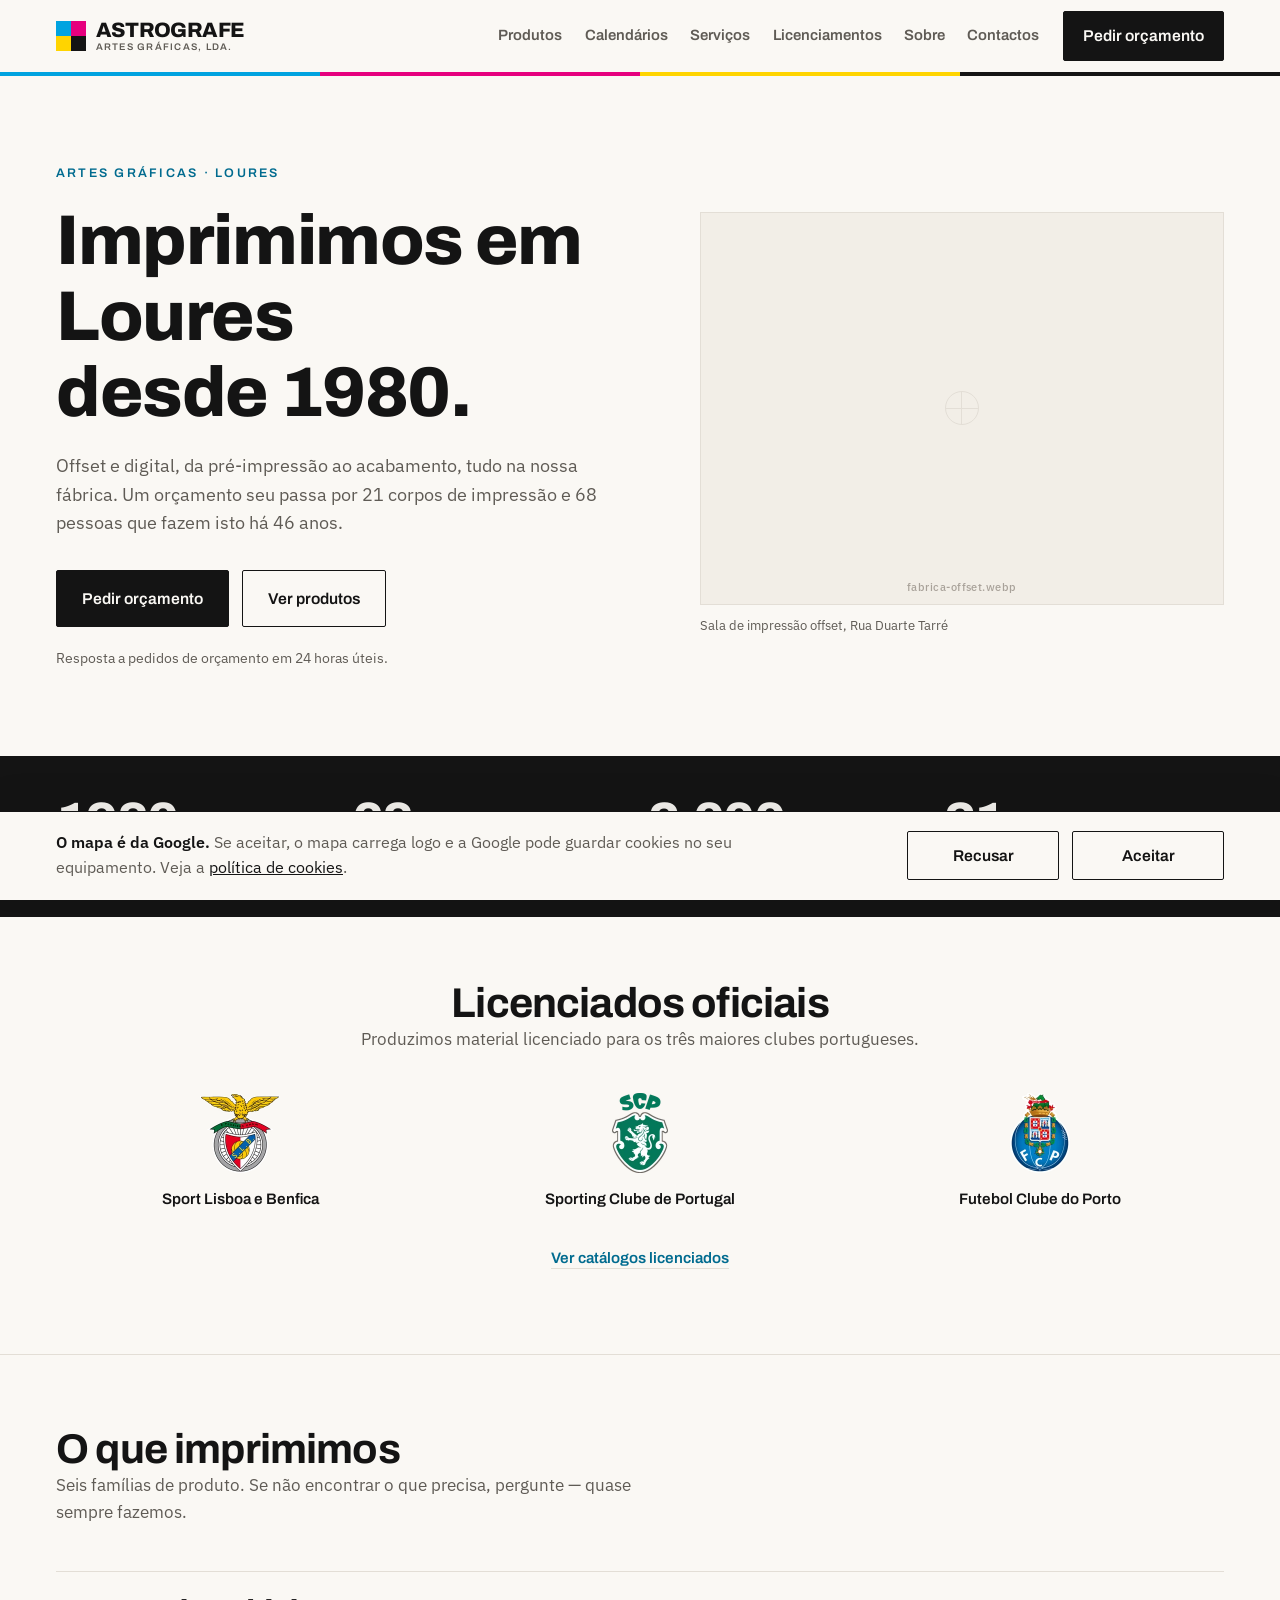
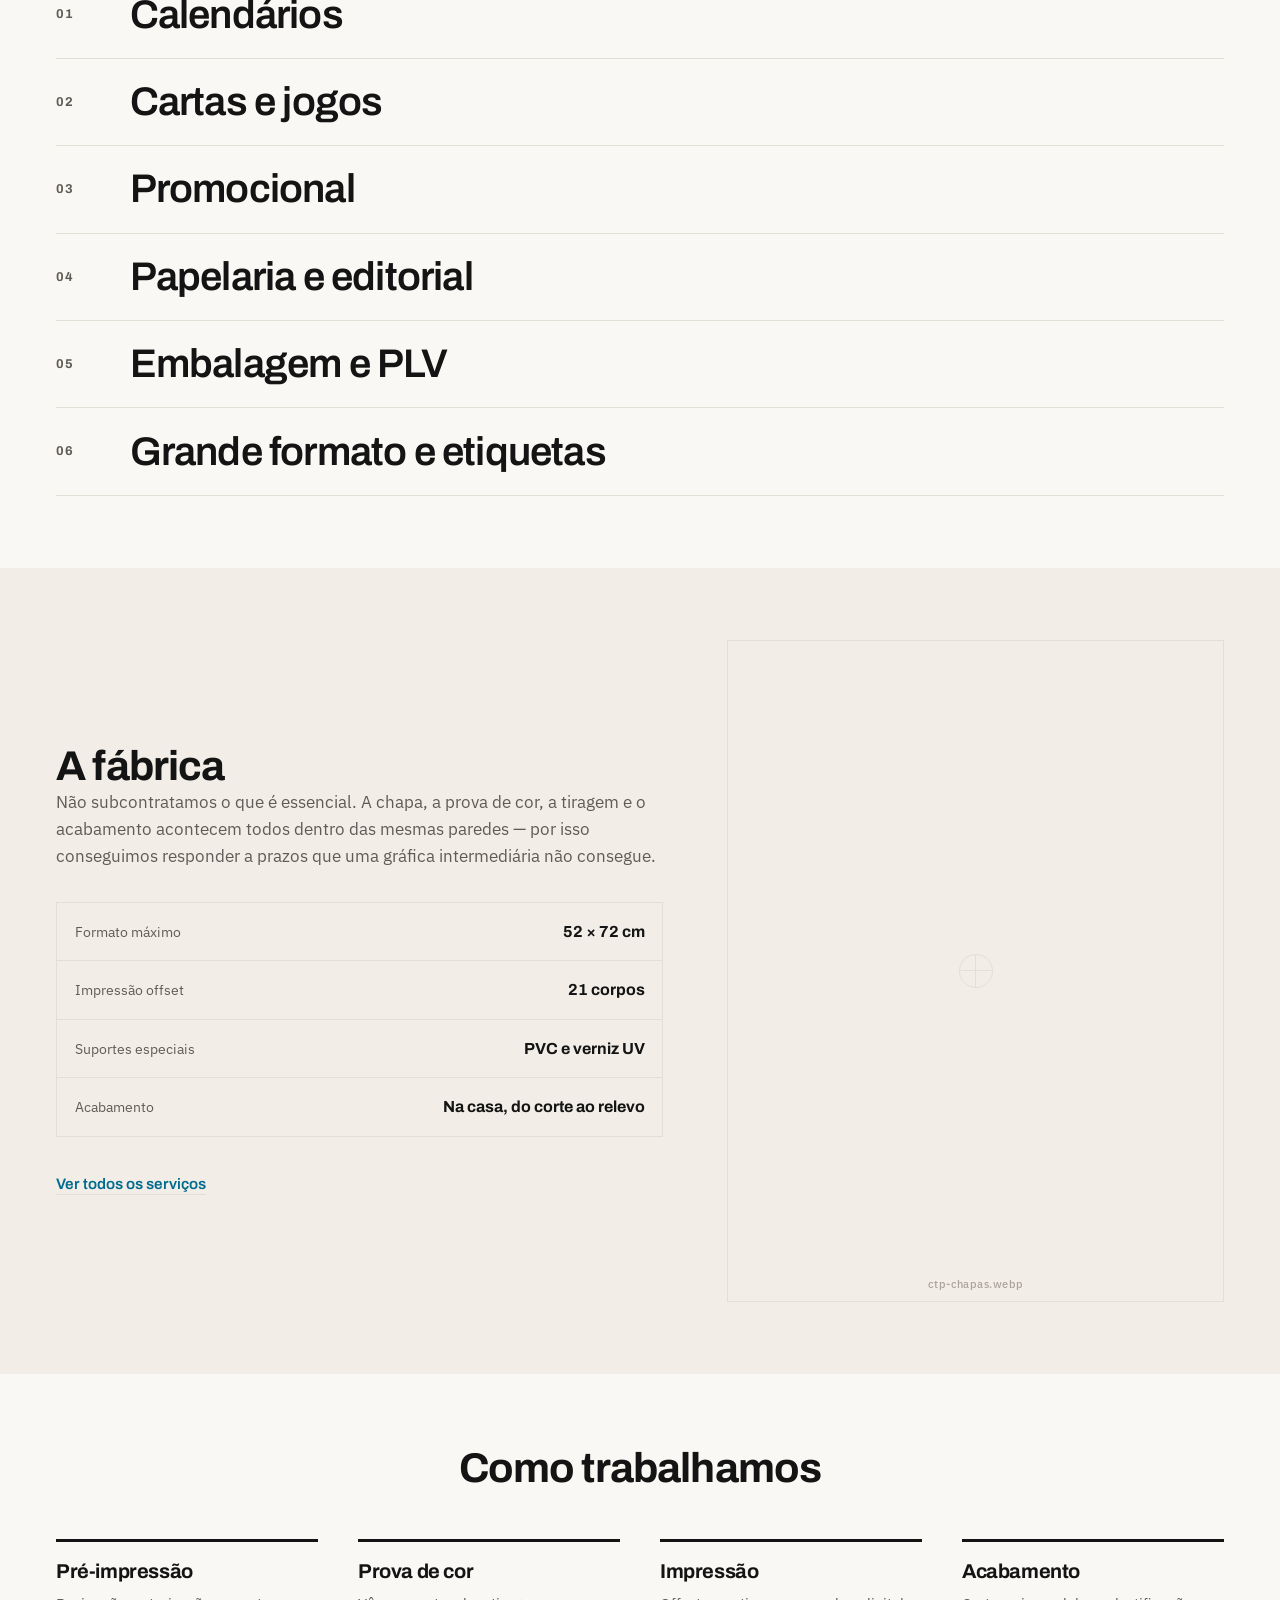
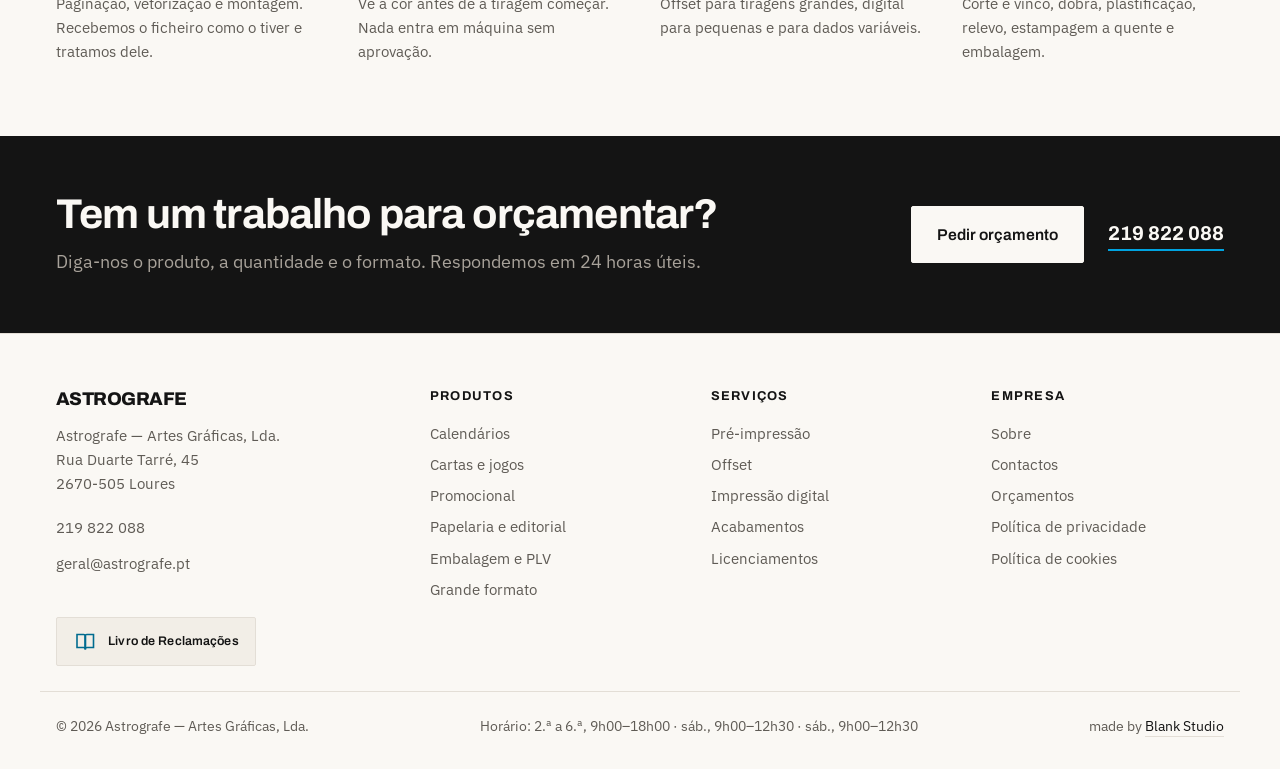
==== commit de5e3558: "Aviso do mapa em barra de largura total" ====
--- a/index.html
+++ b/index.html
@@ -21,7 +21,7 @@
 
 <link rel="preload" href="assets/fonts/archivo.woff2" as="font" type="font/woff2" crossorigin>
 <link rel="preload" href="assets/fonts/plex-sans.woff2" as="font" type="font/woff2" crossorigin>
-<link rel="stylesheet" href="assets/css/estilo.css?v=73">
+<link rel="stylesheet" href="assets/css/estilo.css?v=74">
 </head>
 <body data-inicio>
 
@@ -346,7 +346,7 @@
   </svg>
 </button>
 
-<script src="assets/js/site.js?v=13"></script>
+<script src="assets/js/site.js?v=14"></script>
 
 <script type="application/ld+json">
 {
--- a/assets/css/estilo.css
+++ b/assets/css/estilo.css
@@ -1396,21 +1396,35 @@
 
 .consent {
   position: fixed;
-  left: var(--gut);
-  right: var(--gut);
-  bottom: var(--gut);
+  left: 0;
+  right: 0;
+  bottom: 0;
   z-index: 60;
-  max-width: 34rem;
-  padding: 1.2rem 1.3rem 1.3rem;
+  padding: 1.1rem 0 1.2rem;
   background: var(--papel);
-  border: 1px solid var(--tinta);
-  box-shadow: 0 18px 40px rgba(20, 20, 20, 0.18);
+  border-top: 1px solid var(--tinta);
+  box-shadow: 0 -12px 30px rgba(20, 20, 20, 0.1);
+}
+.consent-in {
+  display: flex;
+  flex-direction: column;
+  gap: 1rem;
+  max-width: var(--max);
+  margin: 0 auto;
+  padding: 0 var(--gut);
 }
 .consent p { margin: 0; font-size: 0.93rem; color: var(--tinta-2); }
 .consent strong { color: var(--tinta); }
 .consent a { color: var(--tinta); }
-.consent-btns { display: flex; gap: 0.8rem; margin-top: 1rem; }
+.consent-btns { display: flex; gap: 0.8rem; }
 .consent-btns .btn { flex: 1; padding-left: 1rem; padding-right: 1rem; background: transparent; cursor: pointer; }
+
+@media (min-width: 760px) {
+  .consent-in { flex-direction: row; align-items: center; justify-content: space-between; gap: 2.5rem; }
+  .consent p { font-size: 1rem; max-width: 46rem; }
+  .consent-btns { flex: 0 0 auto; }
+  .consent-btns .btn { flex: none; min-width: 9.5rem; }
+}
 
 /* sem JavaScript o menu fica sempre aberto por baixo da marca */
 html:not(.js) .topo-in { flex-wrap: wrap; align-content: flex-start; min-height: 0; padding-block: 1rem 0.7rem; }
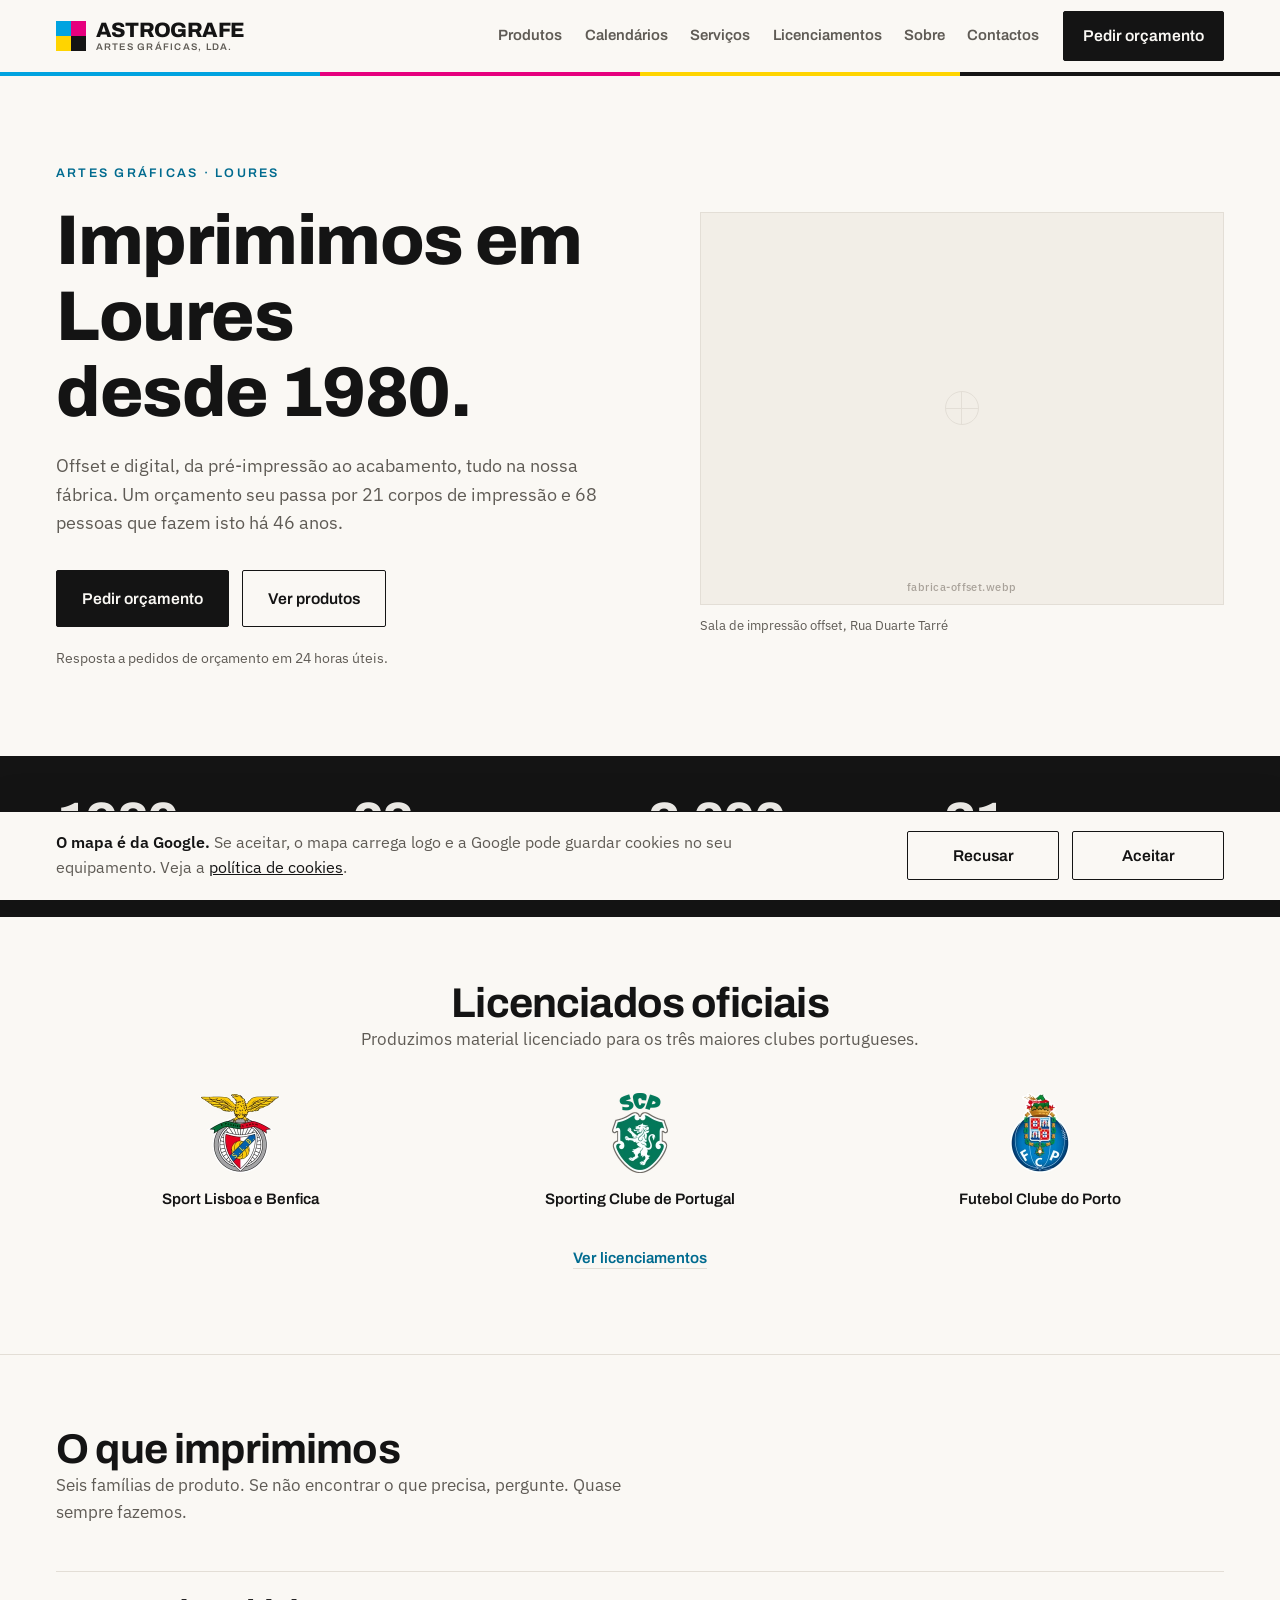
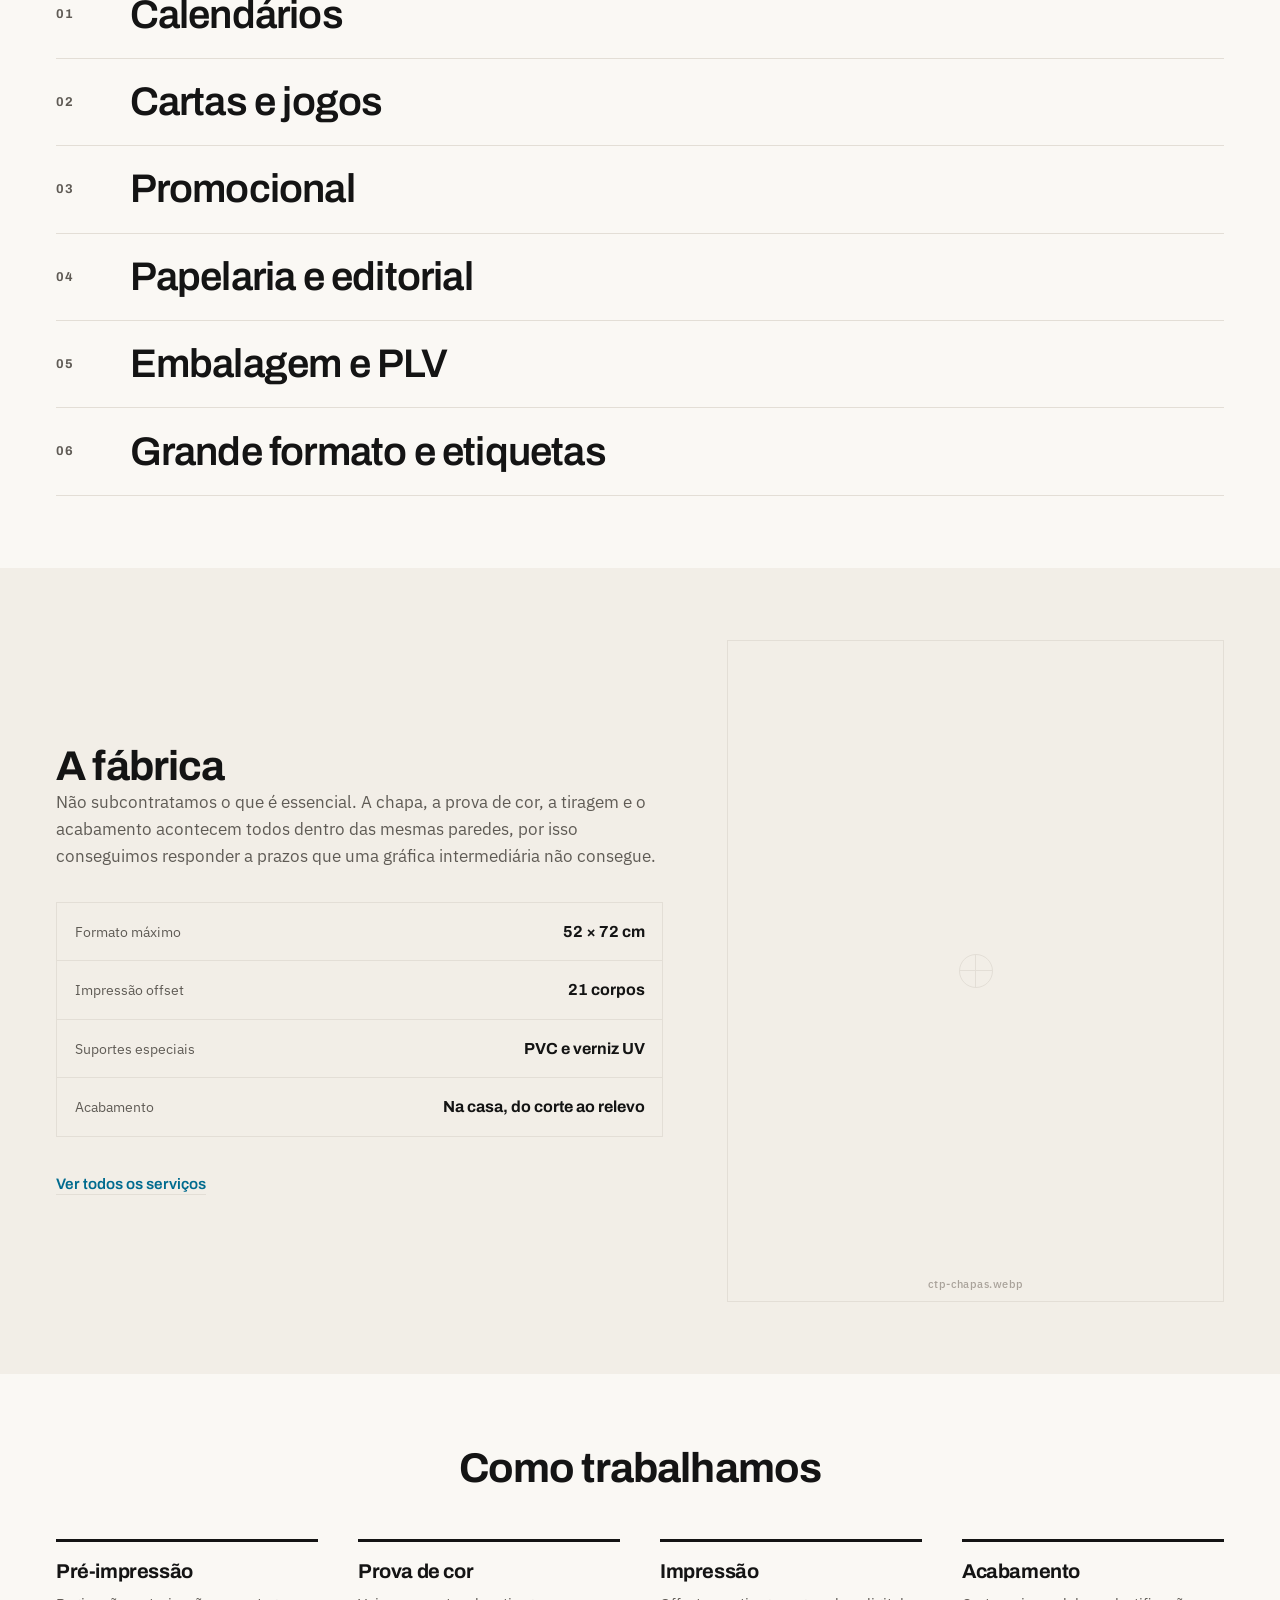
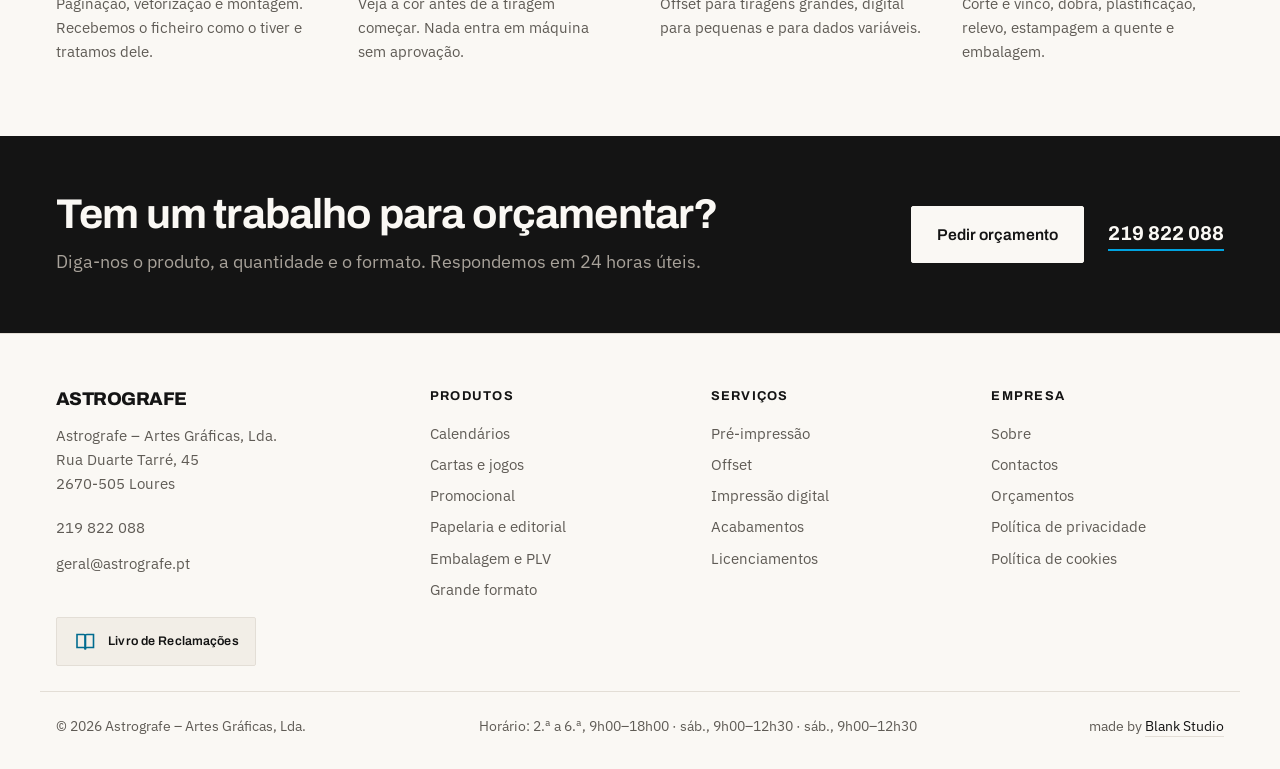
==== commit b40778aa: "Revisao de texto: pontuacao, tratamento e consistencia" ====
--- a/index.html
+++ b/index.html
@@ -5,12 +5,12 @@
 <script>document.documentElement.classList.add("js")</script>
 <meta name="viewport" content="width=device-width, initial-scale=1">
 <meta name="robots" content="index, follow">
-<title>Astrografe — Artes Gráficas em Loures desde 1980</title>
-<meta name="description" content="Gráfica em Loures desde 1980. Offset até 52x72 cm, impressão digital e acabamento próprio. Calendários, cartas, embalagem e grande formato.">
+<title>Astrografe | Artes Gráficas em Loures desde 1980</title>
+<meta name="description" content="Gráfica em Loures desde 1980. Offset até 52×72 cm, impressão digital e acabamento próprio. Calendários, cartas, embalagem e grande formato.">
 <link rel="canonical" href="https://astrografe.pt/">
 
 <meta property="og:type" content="website">
-<meta property="og:title" content="Astrografe — Artes Gráficas em Loures desde 1980">
+<meta property="og:title" content="Astrografe | Artes Gráficas em Loures desde 1980">
 <meta property="og:description" content="Offset e digital, da pré-impressão ao acabamento. 21 corpos de impressão em 2.000 m² de fábrica.">
 <meta property="og:url" content="https://astrografe.pt/">
 <meta property="og:locale" content="pt_PT">
@@ -145,7 +145,7 @@
         <span>Futebol Clube do Porto</span>
       </li>
     </ul>
-    <p class="t-centro"><a class="link" href="licenciamentos/">Ver catálogos licenciados</a></p>
+    <p class="t-centro"><a class="link" href="licenciamentos/">Ver licenciamentos</a></p>
   </div>
 </section>
 
@@ -153,7 +153,7 @@
 <section class="fams">
   <div class="wrap">
     <h2>O que imprimimos</h2>
-    <p class="sub">Seis famílias de produto. Se não encontrar o que precisa, pergunte — quase sempre fazemos.</p>
+    <p class="sub">Seis famílias de produto. Se não encontrar o que precisa, pergunte. Quase sempre fazemos.</p>
 
     <ol class="escada">
       <li class="escada-item vem-esq">
@@ -219,7 +219,7 @@
   <div class="wrap cap-in">
     <div class="cap-txt">
       <h2>A fábrica</h2>
-      <p class="sub">Não subcontratamos o que é essencial. A chapa, a prova de cor, a tiragem e o acabamento acontecem todos dentro das mesmas paredes — por isso conseguimos responder a prazos que uma gráfica intermediária não consegue.</p>
+      <p class="sub">Não subcontratamos o que é essencial. A chapa, a prova de cor, a tiragem e o acabamento acontecem todos dentro das mesmas paredes, por isso conseguimos responder a prazos que uma gráfica intermediária não consegue.</p>
       <dl class="specs">
         <div><dt>Formato máximo</dt><dd>52 × 72 cm</dd></div>
         <div><dt>Impressão offset</dt><dd>21 corpos</dd></div>
@@ -245,7 +245,7 @@
       </li>
       <li>
         <h3>Prova de cor</h3>
-        <p>Vê a cor antes de a tiragem começar. Nada entra em máquina sem aprovação.</p>
+        <p>Veja a cor antes de a tiragem começar. Nada entra em máquina sem aprovação.</p>
       </li>
       <li>
         <h3>Impressão</h3>
@@ -279,7 +279,7 @@
   <div class="wrap pe-in">
     <div class="pe-col pe-marca">
       <span class="marca-nome">Astrografe</span>
-      <p>Astrografe — Artes Gráficas, Lda.<br>Rua Duarte Tarré, 45<br>2670-505 Loures</p>
+      <p>Astrografe – Artes Gráficas, Lda.<br>Rua Duarte Tarré, 45<br>2670-505 Loures</p>
       <p>
         <a href="tel:+351219822088">219 822 088</a>
         <a href="mailto:geral@astrografe.pt">geral@astrografe.pt</a>
@@ -325,7 +325,7 @@
   </div>
 
   <div class="wrap pe-base">
-    <p>&copy; <span id="ano">2026</span> Astrografe — Artes Gráficas, Lda.</p>
+    <p>&copy; <span id="ano">2026</span> Astrografe – Artes Gráficas, Lda.</p>
     <p>Horário: 2.ª a 6.ª, 9h00–18h00 · sáb., 9h00–12h30 · sáb., 9h00–12h30</p>
     <p class="pe-cred">made by <a href="https://blankstudios.pt/" target="_blank" rel="noopener">Blank Studio</a></p>
   </div>
@@ -352,7 +352,7 @@
 {
   "@context": "https://schema.org",
   "@type": "LocalBusiness",
-  "name": "Astrografe — Artes Gráficas, Lda.",
+  "name": "Astrografe – Artes Gráficas, Lda.",
   "url": "https://astrografe.pt/",
   "telephone": "+351219822088",
   "email": "geral@astrografe.pt",
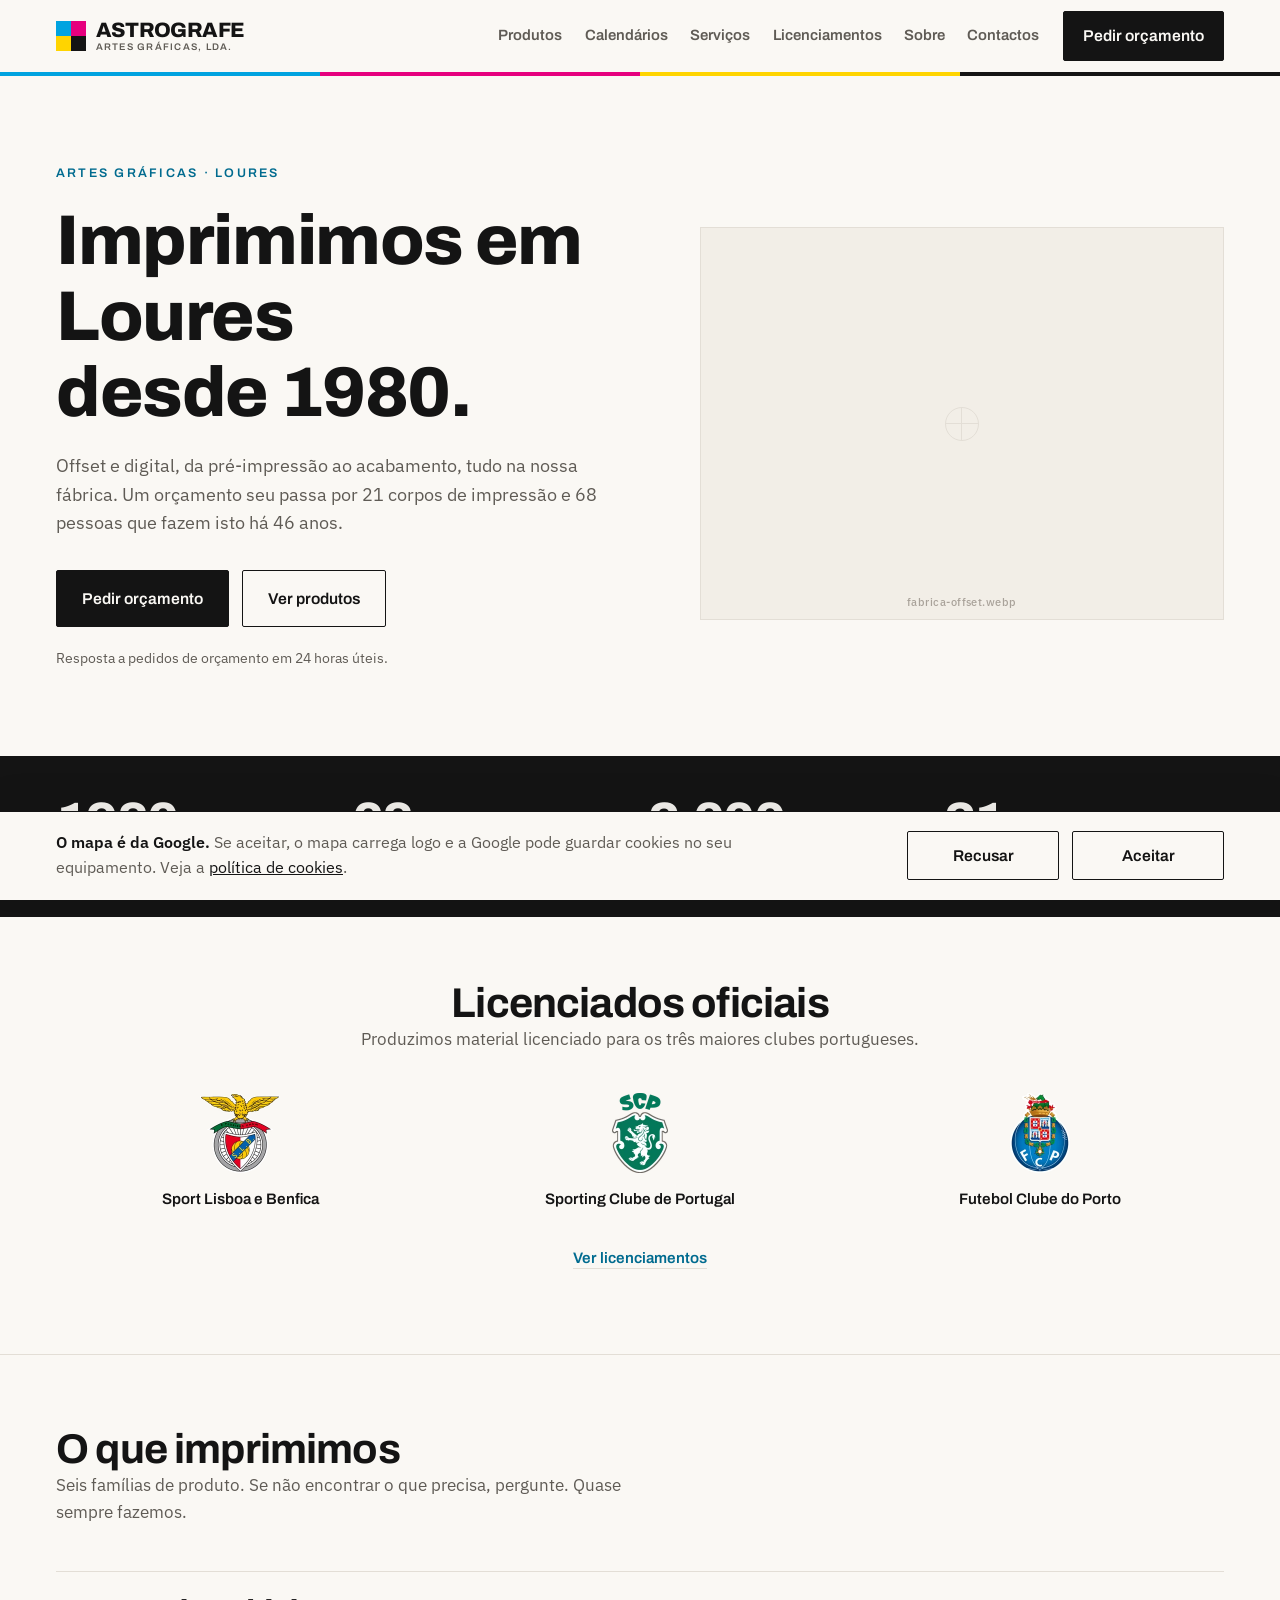
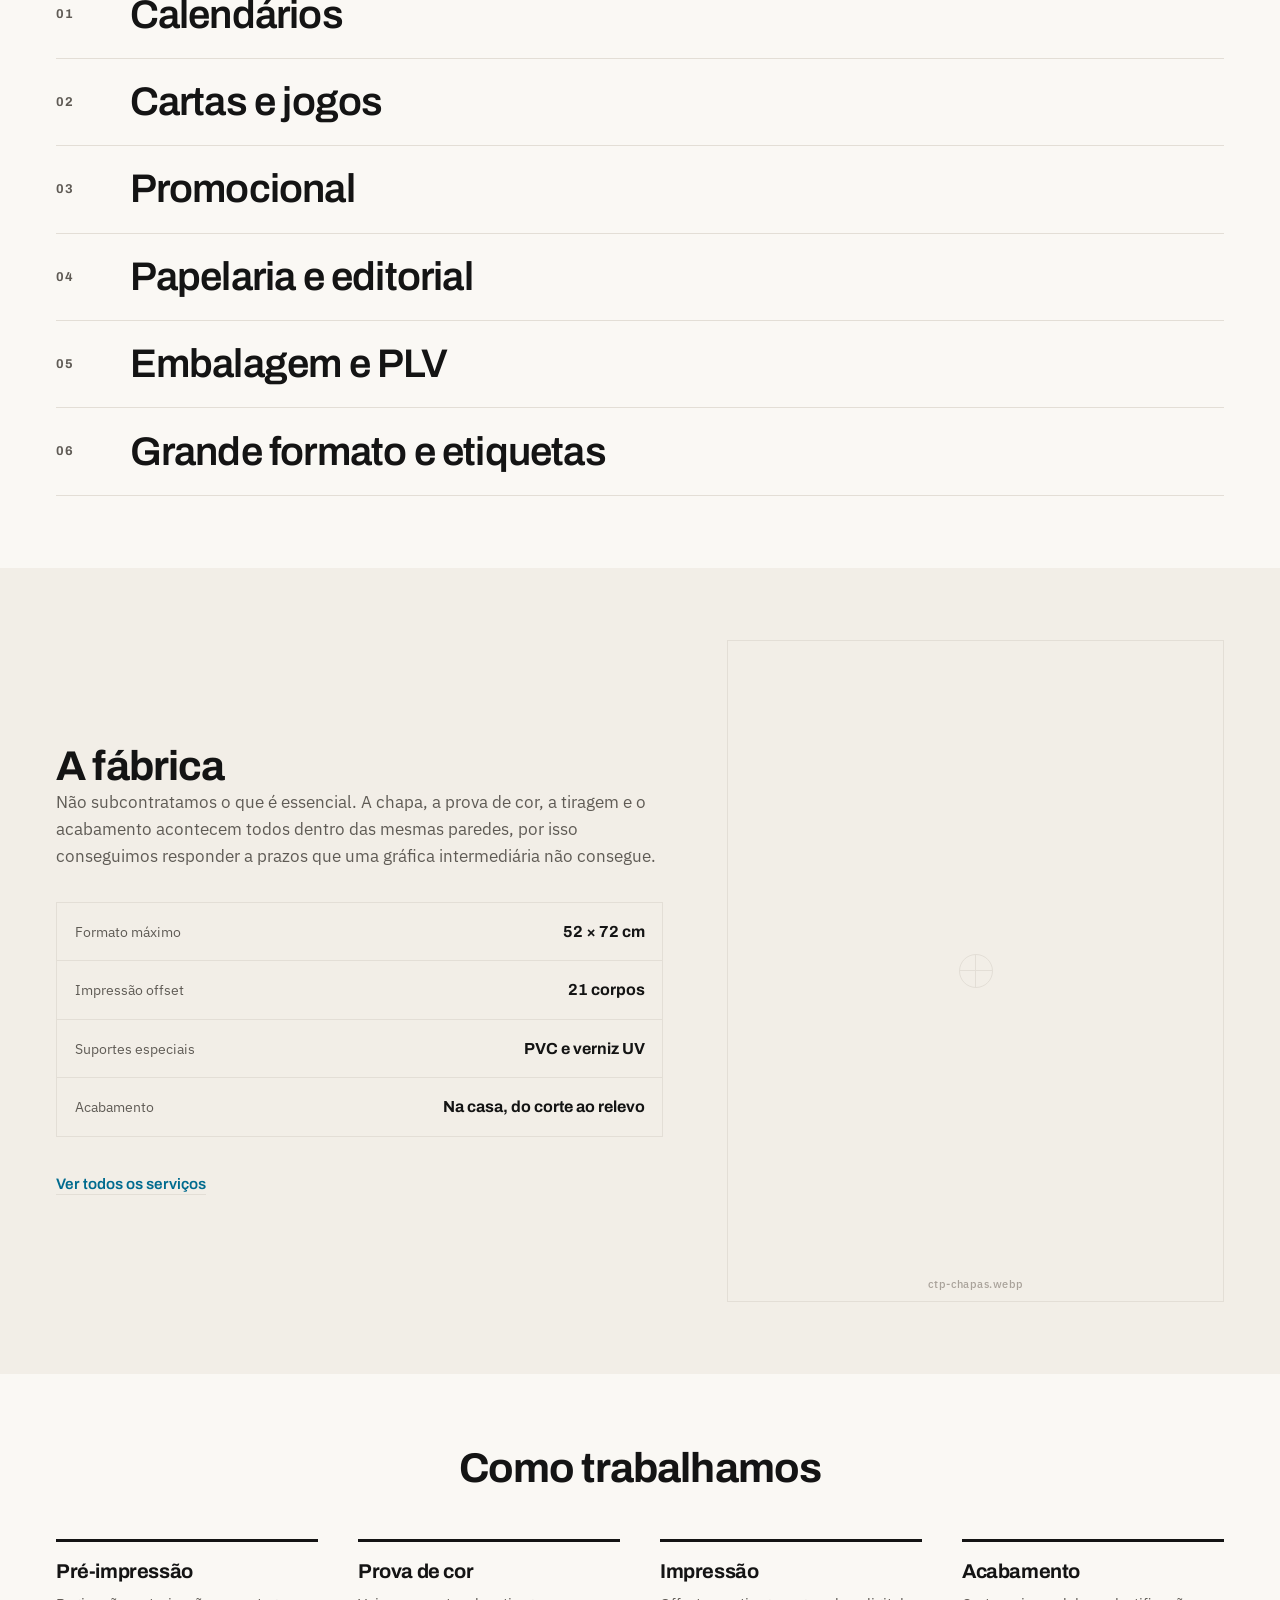
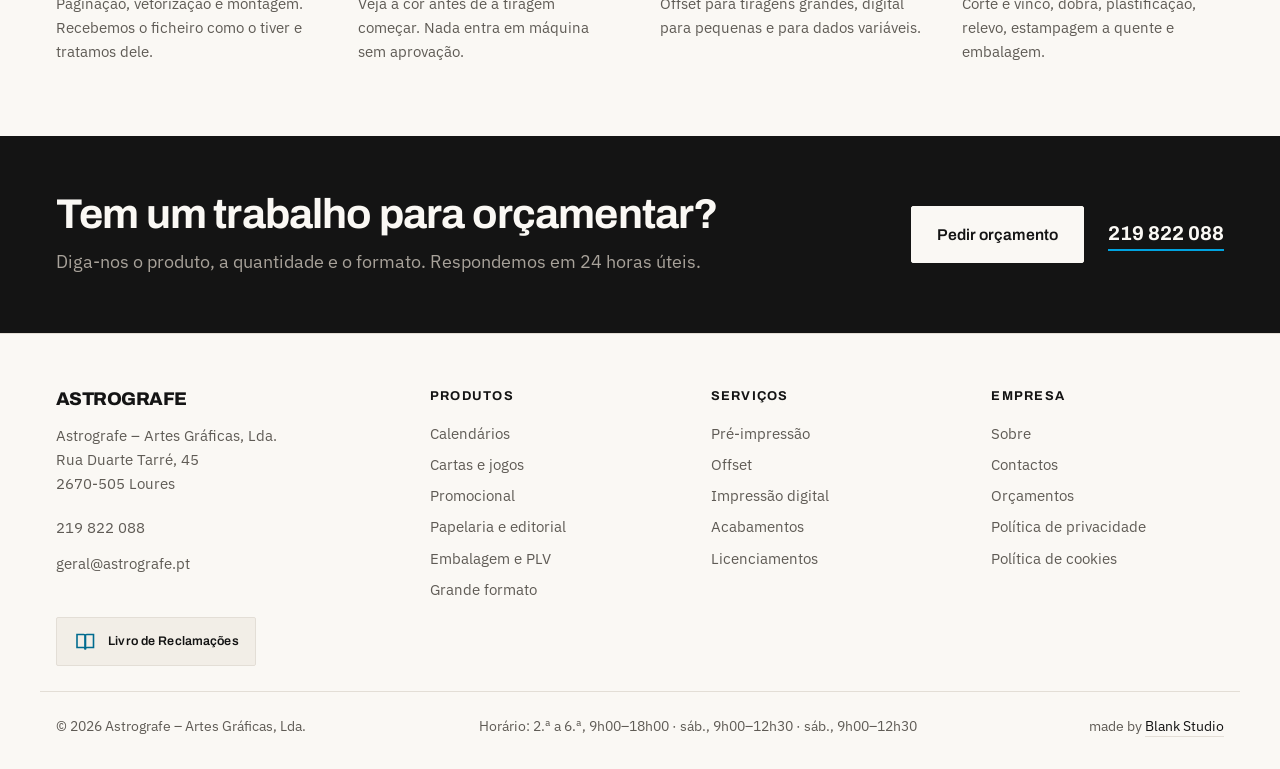
==== commit 71d8b6d3: "Legendas visiveis removidas; descricoes das imagens guardadas no codigo" ====
--- a/index.html
+++ b/index.html
@@ -14,6 +14,11 @@
 <meta property="og:description" content="Offset e digital, da pré-impressão ao acabamento. 21 corpos de impressão em 2.000 m² de fábrica.">
 <meta property="og:url" content="https://astrografe.pt/">
 <meta property="og:locale" content="pt_PT">
+<meta property="og:image" content="https://astrografe.pt/assets/img/og.png">
+<meta property="og:image:width" content="1200">
+<meta property="og:image:height" content="630">
+<meta property="og:image:alt" content="Astrografe, artes gráficas em Loures desde 1980">
+<meta name="twitter:card" content="summary_large_image">
 
 <link rel="icon" href="favicon.svg" type="image/svg+xml">
 <link rel="icon" href="favicon.ico" sizes="32x32">
@@ -21,7 +26,7 @@
 
 <link rel="preload" href="assets/fonts/archivo.woff2" as="font" type="font/woff2" crossorigin>
 <link rel="preload" href="assets/fonts/plex-sans.woff2" as="font" type="font/woff2" crossorigin>
-<link rel="stylesheet" href="assets/css/estilo.css?v=74">
+<link rel="stylesheet" href="assets/css/estilo.css?v=77">
 </head>
 <body data-inicio>
 
@@ -101,8 +106,7 @@
     </div>
 
     <figure class="hero-img">
-      <div class="ph ph-4x3" data-ficheiro="fabrica-offset.webp"></div>
-      <figcaption>Sala de impressão offset, Rua Duarte Tarré</figcaption>
+      <div class="ph ph-4x3" data-ficheiro="fabrica-offset.webp" data-alt="Sala de impressão offset da Astrografe, em Loures"></div>
     </figure>
   </div>
 </section>
@@ -229,7 +233,7 @@
       <a class="link" href="servicos/">Ver todos os serviços</a>
     </div>
     <figure class="cap-img">
-      <div class="ph ph-3x4" data-ficheiro="ctp-chapas.webp"></div>
+      <div class="ph ph-3x4" data-ficheiro="ctp-chapas.webp" data-alt="Gravação de chapas na pré-impressão da Astrografe"></div>
     </figure>
   </div>
 </section>
@@ -346,7 +350,7 @@
   </svg>
 </button>
 
-<script src="assets/js/site.js?v=14"></script>
+<script src="assets/js/site.js?v=17"></script>
 
 <script type="application/ld+json">
 {
--- a/assets/css/estilo.css
+++ b/assets/css/estilo.css
@@ -422,12 +422,6 @@
 }
 
 .hero-img { margin: 0; }
-.hero-img figcaption {
-  font-size: 0.82rem;
-  color: var(--tinta-2);
-  margin-top: 0.6rem;
-}
-
 /* ---------- numeros ---------- */
 
 .nums {
@@ -930,12 +924,6 @@
 .bloco-txt h2 { margin-bottom: 0.9rem; }
 
 .bloco-img { margin: 0; }
-.bloco-img figcaption {
-  font-size: 0.82rem;
-  color: var(--tinta-2);
-  margin-top: 0.6rem;
-}
-
 .lista-marcas {
   list-style: none;
   margin: 1.6rem 0 0;
@@ -992,7 +980,32 @@
   background: var(--papel-2);
   border: 1px solid var(--linha);
 }
-.mapa iframe { display: block; width: 100%; height: 100%; border: 0; }
+.mapa iframe {
+  display: block;
+  width: 100%;
+  height: 100%;
+  border: 0;
+  opacity: 0;
+  transition: opacity 0.35s;
+}
+.mapa iframe.pronto { opacity: 1; }
+
+.mapa-espera {
+  position: absolute;
+  inset: 0;
+  display: grid;
+  place-content: center;
+  justify-items: center;
+  gap: 0.9rem;
+  padding: 1.5rem;
+  text-align: center;
+  font-family: var(--display);
+  font-size: 0.95rem;
+}
+.mapa-espera .marca-selo { width: 40px; height: 40px; }
+.mapa-roda { animation: roda 1.8s linear infinite; }
+.mapa-espera.parada .mapa-roda { animation: none; }
+@keyframes roda { to { transform: rotate(360deg); } }
 
 .mapa-abrir {
   display: grid;
